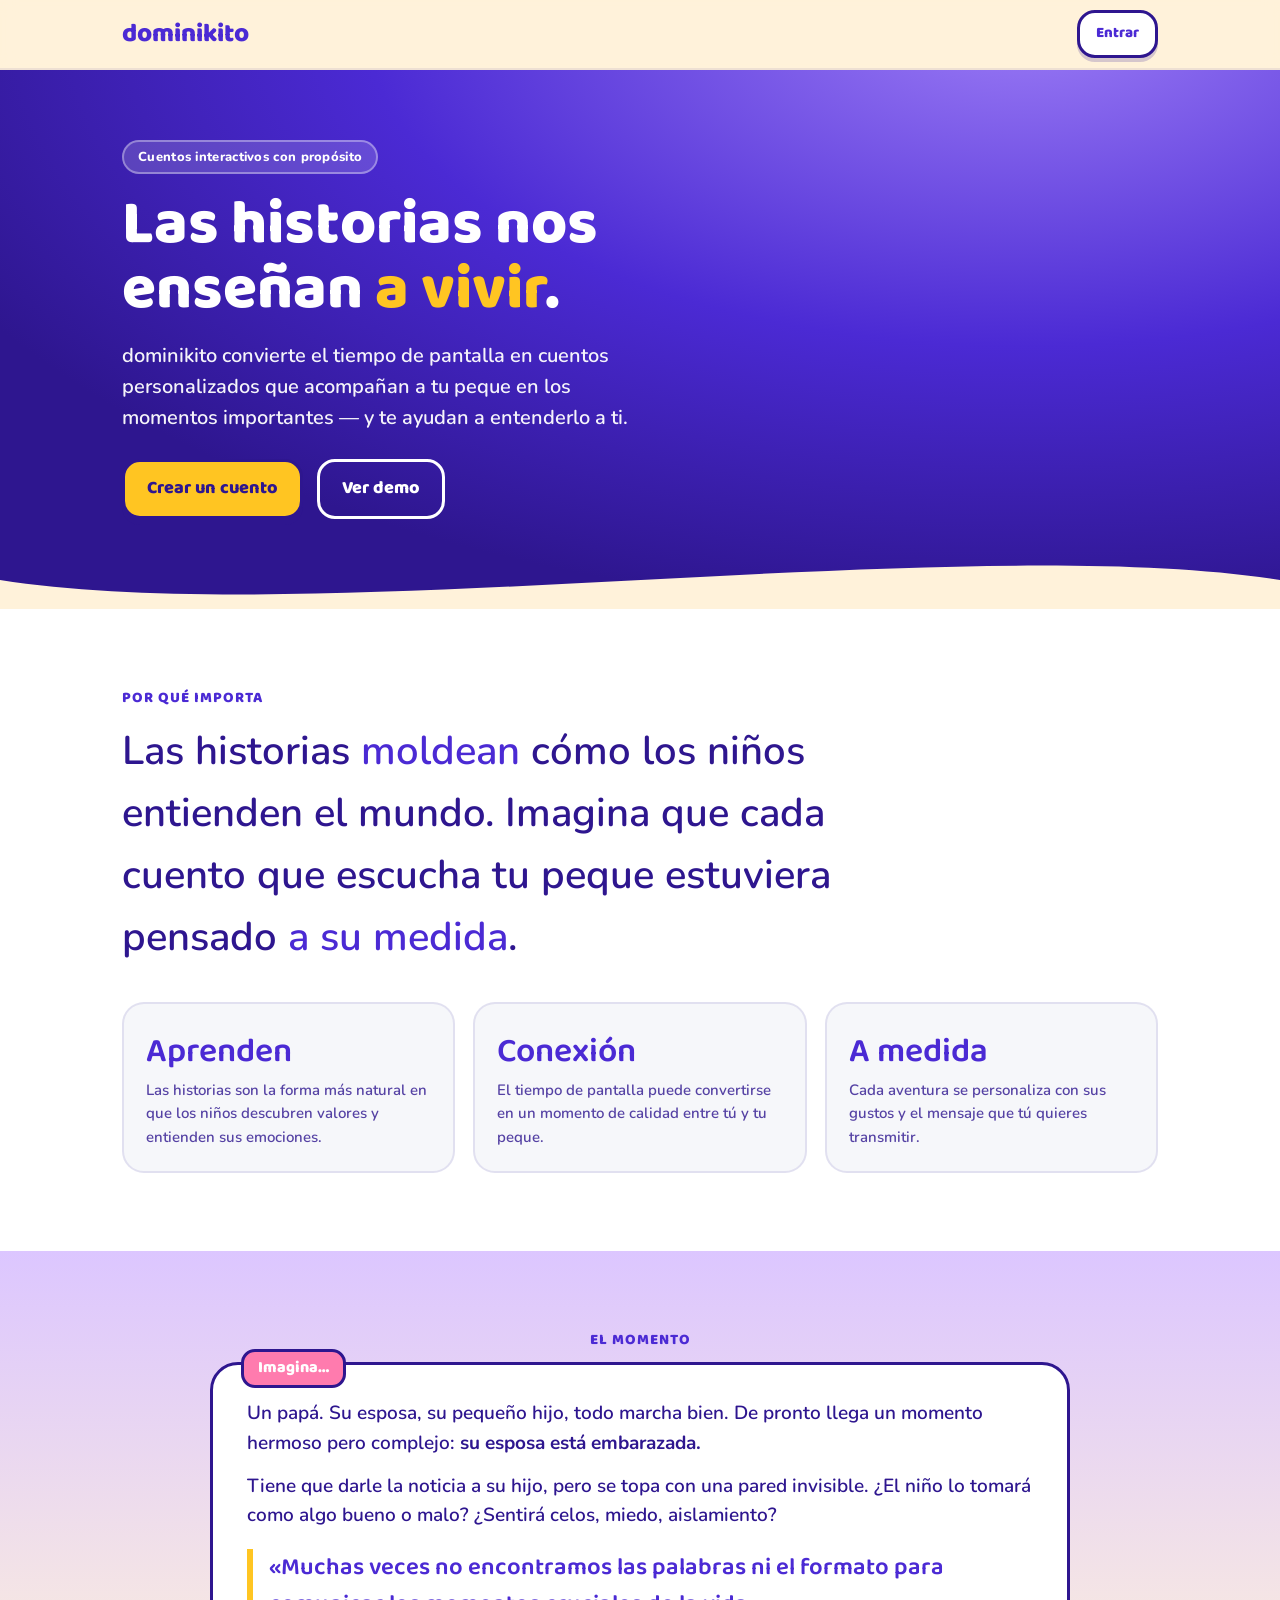
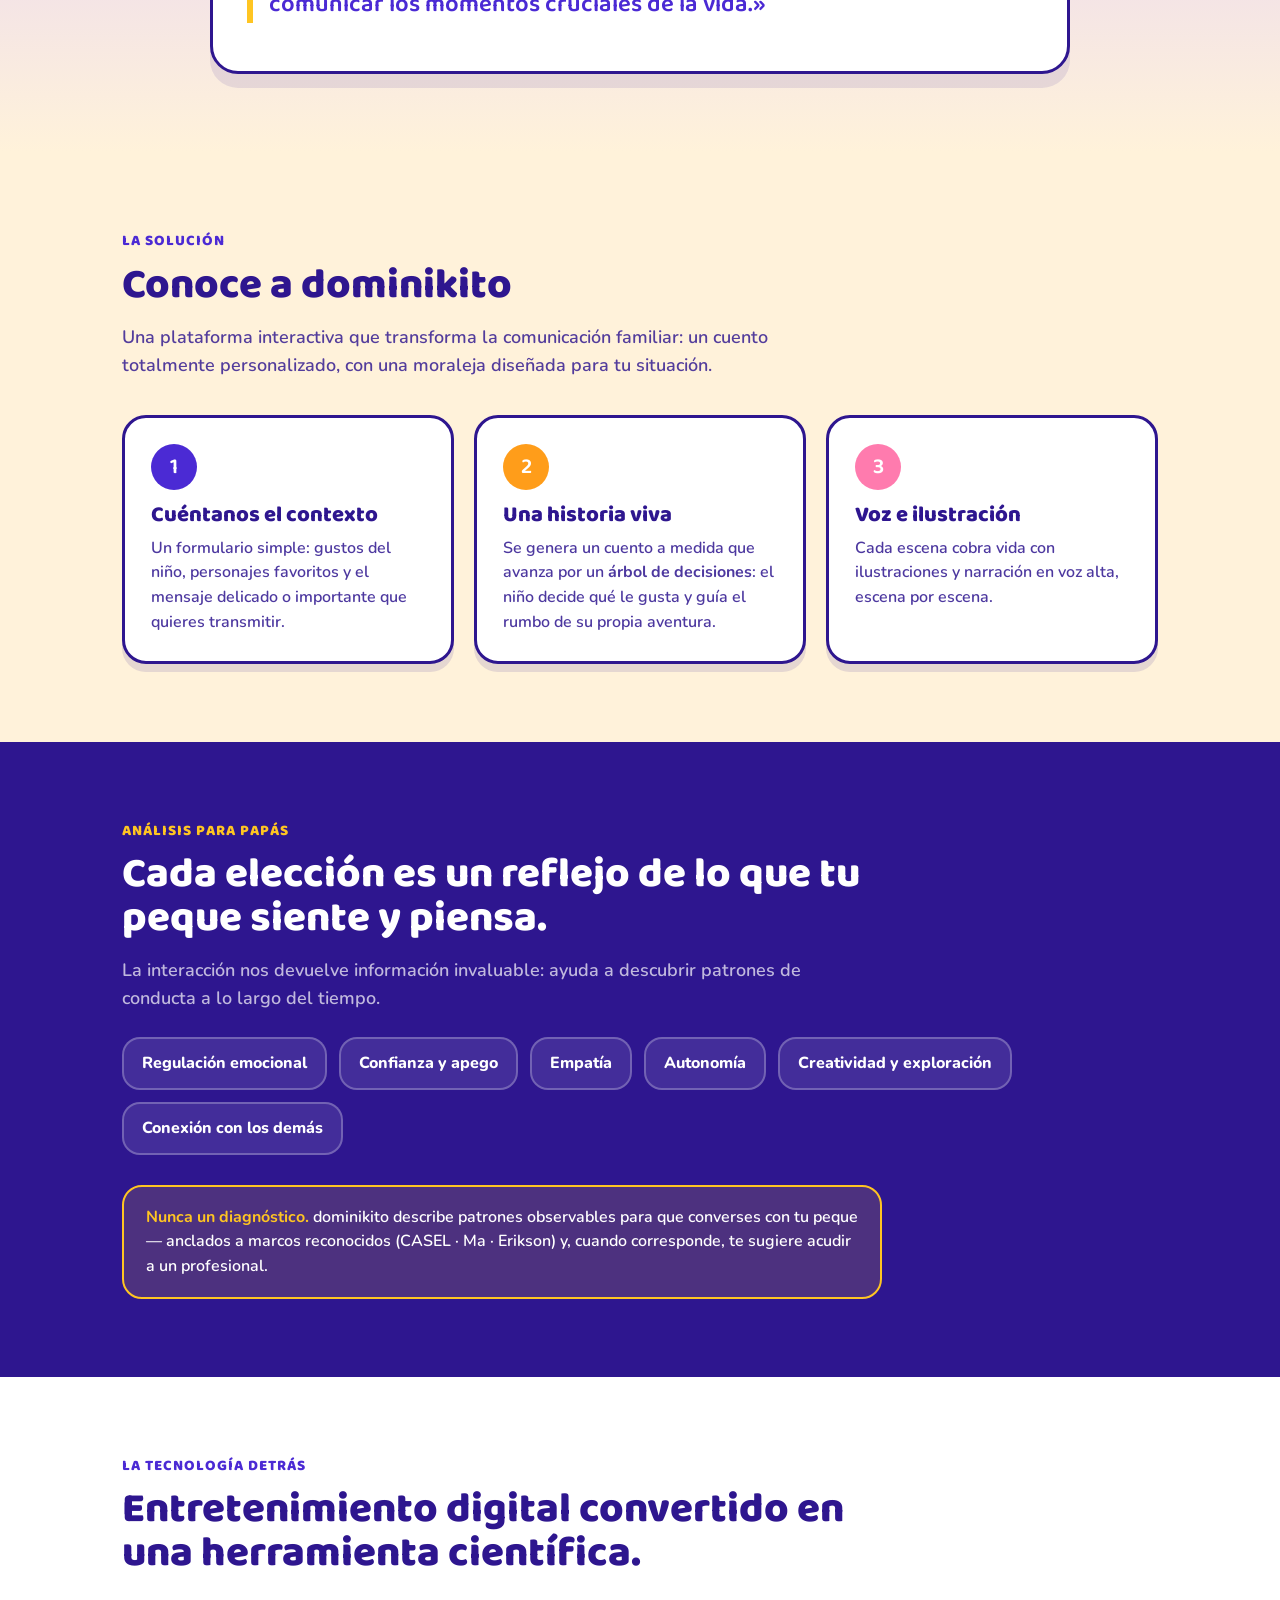
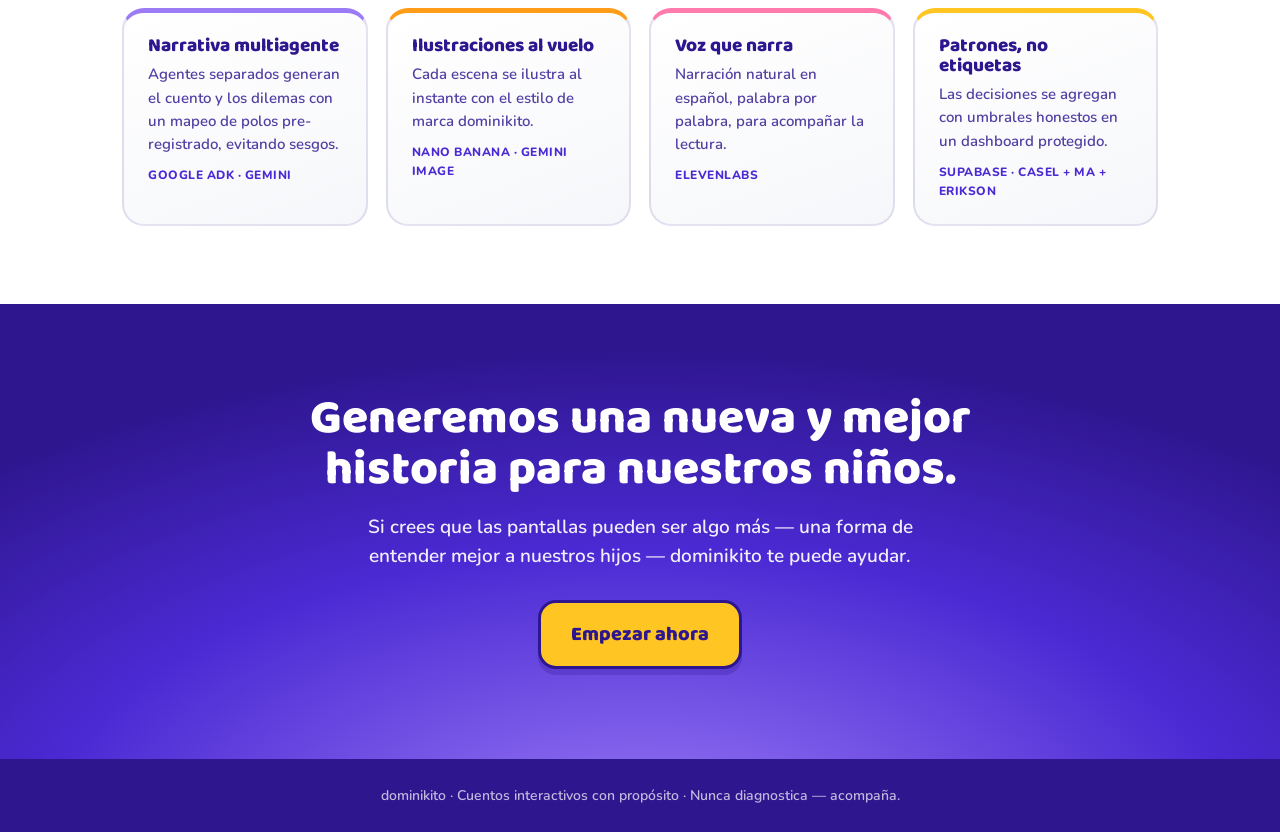
==== backend/web/pages/landing.html @ 21b42a3c "Fix: landing look&feel" ====
<!doctype html>
<html lang="es">
<head>
  <meta charset="utf-8">
  <meta name="viewport" content="width=device-width,initial-scale=1">
  <title>dominikito · Cuentos que entienden a tu peque</title>
  <link rel="icon" href="/assets/favicon.png">
  <link rel="preconnect" href="https://fonts.googleapis.com">
  <link href="https://fonts.googleapis.com/css2?family=Baloo+2:wght@600;700;800&family=Nunito:wght@400;600;700;800&display=swap" rel="stylesheet">
  <style>
    :root{
      --purple:#4B2AD4; --lila:#9C7CF6; --lila-soft:#DCC6FF;
      --yellow:#FFC522; --orange:#FF9D1A; --pink:#FF7BAE;
      --ink:#2E168F; --cream:#FFF2DA; --surface:#FFFFFF; --mist:#F6F7FA; --brown:#A6632A;
    }
    *{box-sizing:border-box;margin:0;padding:0}
    html{scroll-behavior:smooth}
    body{font-family:'Nunito',system-ui,sans-serif;color:var(--ink);background:var(--cream);
      font-weight:600;line-height:1.55;overflow-x:hidden}
    .wrap{max-width:1080px;margin:0 auto;padding:0 22px}
    h1,h2,h3,.display{font-family:'Baloo 2',cursive;font-weight:800;line-height:1.05}
    a{color:inherit;text-decoration:none}
    .btn{display:inline-flex;align-items:center;gap:8px;font-family:'Baloo 2',cursive;font-weight:800;
      font-size:18px;border:3px solid var(--ink);border-radius:18px;padding:13px 22px;cursor:pointer;
      transition:transform .08s, box-shadow .08s}
    .btn.primary{background:var(--yellow);color:var(--ink);box-shadow:0 6px 0 rgba(46,22,143,.25)}
    .btn.light{background:#fff;color:var(--purple)}
    .btn.ghost{background:transparent;color:#fff;border-color:#fff}
    .btn:hover{transform:translateY(-2px)} .btn:active{transform:translateY(2px);box-shadow:0 2px 0 rgba(46,22,143,.25)}

    /* NAV */
    nav{position:sticky;top:0;z-index:50;backdrop-filter:blur(8px);
      background:rgba(255,242,218,.82);border-bottom:2px solid rgba(46,22,143,.08)}
    nav .wrap{display:flex;align-items:center;justify-content:space-between;height:68px}
    nav img{height:38px}
    .wordmark{font-family:'Baloo 2',cursive;font-weight:800;font-size:26px;color:var(--purple)}

    /* HERO */
    .hero{position:relative;background:radial-gradient(1200px 600px at 80% -10%, var(--lila) 0%, var(--purple) 55%, var(--ink) 100%);
      color:#fff;overflow:hidden;padding:70px 0 90px}
    .hero .wrap{display:grid;grid-template-columns:1.1fr .9fr;gap:30px;align-items:center}
    .eyebrow{display:inline-block;background:rgba(255,255,255,.16);border:2px solid rgba(255,255,255,.35);
      border-radius:20px;padding:5px 14px;font-size:13px;font-weight:800;letter-spacing:.3px;margin-bottom:18px}
    .hero h1{font-size:clamp(38px,6vw,62px);margin-bottom:18px}
    .hero h1 .hl{color:var(--yellow)}
    .hero p.lead{font-size:20px;opacity:.95;max-width:520px;margin-bottom:26px}
    .hero-actions{display:flex;gap:14px;flex-wrap:wrap}
    .hero-art{position:relative;display:flex;justify-content:center;align-items:center;min-height:320px}
    .hero-art img{width:min(360px,90%);filter:drop-shadow(0 18px 30px rgba(0,0,0,.35));animation:float 5s ease-in-out infinite}
    .orbit{position:absolute;font-size:30px;animation:float 4s ease-in-out infinite}
    .o1{top:6%;left:12%;animation-delay:.2s} .o2{bottom:10%;left:4%;font-size:26px;animation-delay:1s}
    .o3{top:14%;right:8%;font-size:24px;animation-delay:.6s} .o4{bottom:18%;right:10%;animation-delay:1.4s}
    @keyframes float{0%,100%{transform:translateY(0) rotate(-3deg)}50%{transform:translateY(-16px) rotate(3deg)}}
    .hero-wave{position:absolute;bottom:-1px;left:0;width:100%;line-height:0}
    .hero-wave svg{width:100%;height:70px;display:block}

    /* SECTIONS */
    section.block{padding:78px 0}
    .kicker{font-family:'Baloo 2',cursive;color:var(--purple);font-weight:800;font-size:15px;
      text-transform:uppercase;letter-spacing:1px;margin-bottom:10px}
    .block h2{font-size:clamp(28px,4.4vw,42px);margin-bottom:16px;max-width:760px}
    .lead-muted{font-size:18px;opacity:.82;max-width:680px}

    /* PROBLEMA */
    .problem{background:var(--surface)}
    .problem .big{font-size:clamp(26px,4vw,40px);max-width:820px}
    .problem .big em{color:var(--purple);font-style:normal}
    .stat-row{display:grid;grid-template-columns:repeat(3,1fr);gap:18px;margin-top:34px}
    .stat{background:var(--mist);border:2px solid rgba(46,22,143,.1);border-radius:22px;padding:22px}
    .stat .n{font-family:'Baloo 2',cursive;font-size:34px;color:var(--purple)}
    .stat .t{font-size:15px;opacity:.8}

    /* ESCENARIO */
    .scene{background:linear-gradient(180deg,var(--lila-soft),var(--cream))}
    .scene-card{background:#fff;border:3px solid var(--ink);border-radius:28px;padding:34px;
      box-shadow:0 14px 0 rgba(46,22,143,.10);max-width:860px;margin:0 auto;position:relative}
    .scene-card .tag{position:absolute;top:-16px;left:28px;background:var(--pink);color:#fff;
      border:3px solid var(--ink);border-radius:14px;padding:4px 14px;font-family:'Baloo 2',cursive;font-weight:800}
    .scene-card p{font-size:19px;margin-bottom:14px}
    .scene-card .quote{font-family:'Baloo 2',cursive;font-size:24px;color:var(--purple);
      border-left:6px solid var(--yellow);padding-left:16px;margin-top:18px}

    /* SOLUCION */
    .steps{display:grid;grid-template-columns:repeat(3,1fr);gap:20px;margin-top:36px}
    .step{background:#fff;border:3px solid var(--ink);border-radius:24px;padding:26px;
      box-shadow:0 8px 0 rgba(46,22,143,.12)}
    .step .num{width:46px;height:46px;border-radius:50%;display:flex;align-items:center;justify-content:center;
      font-family:'Baloo 2',cursive;font-size:22px;color:#fff;background:var(--purple);margin-bottom:14px}
    .step:nth-child(2) .num{background:var(--orange)} .step:nth-child(3) .num{background:var(--pink)}
    .step h3{font-size:22px;margin-bottom:8px} .step p{font-size:16px;opacity:.85}

    /* VALOR */
    .value{background:var(--ink);color:#fff}
    .value h2{color:#fff}
    .chips{display:flex;flex-wrap:wrap;gap:12px;margin-top:24px}
    .chip{background:rgba(255,255,255,.10);border:2px solid rgba(255,255,255,.25);border-radius:18px;
      padding:12px 18px;font-weight:800;display:flex;align-items:center;gap:8px}
    .guardrail{margin-top:30px;background:rgba(255,197,34,.15);border:2px solid var(--yellow);
      border-radius:20px;padding:18px 22px;max-width:760px}
    .guardrail b{color:var(--yellow)}

    /* STACK */
    .stack{background:var(--surface)}
    .stack-grid{display:grid;grid-template-columns:repeat(auto-fit,minmax(220px,1fr));gap:18px;margin-top:32px}
    .tech{background:linear-gradient(160deg,#fff,var(--mist));border:2px solid rgba(46,22,143,.12);
      border-top:5px solid var(--lila);border-radius:22px;padding:24px}
    .tech:nth-child(2){border-top-color:var(--orange)}
    .tech:nth-child(3){border-top-color:var(--pink)}
    .tech:nth-child(4){border-top-color:var(--yellow)}
    .tech h3{font-size:19px;margin:0 0 6px}
    .tech p{font-size:15px;opacity:.82} .tech .by{display:block;margin-top:10px;font-size:12px;
      color:var(--purple);font-weight:800;text-transform:uppercase;letter-spacing:.5px}

    /* CTA */
    .cta{background:radial-gradient(1000px 500px at 50% 120%, var(--lila) 0%, var(--purple) 60%, var(--ink) 100%);
      color:#fff;text-align:center;padding:90px 0}
    .cta h2{font-size:clamp(30px,5vw,48px);color:#fff;max-width:760px;margin:0 auto 18px}
    .cta p{font-size:19px;opacity:.92;max-width:600px;margin:0 auto 28px}

    footer{background:var(--ink);color:rgba(255,255,255,.7);text-align:center;padding:26px;font-size:14px}

    @media(max-width:860px){
      .hero .wrap{grid-template-columns:1fr;text-align:center}
      .hero-actions{justify-content:center}
      .hero-art{order:-1;min-height:240px}
      .stat-row,.steps{grid-template-columns:1fr}
    }
  </style>
</head>
<body>
  <nav>
    <div class="wrap">
      <a href="/" aria-label="dominikito" style="display:flex;align-items:center;gap:8px">
        <img src="/assets/logo.png" alt="dominikito"
             onerror="this.style.display='none';this.nextElementSibling.style.display='inline'">
        <span class="wordmark" style="display:none">dominikito</span>
      </a>
      <a class="btn light" href="/login?next=/app" style="padding:9px 16px;font-size:15px;box-shadow:0 4px 0 rgba(46,22,143,.2)">Entrar</a>
    </div>
  </nav>

  <!-- HERO -->
  <header class="hero">
    <div class="wrap">
      <div class="hero-copy">
        <span class="eyebrow">Cuentos interactivos con propósito</span>
        <h1>Las historias nos enseñan <span class="hl">a vivir</span>.</h1>
        <p class="lead">dominikito convierte el tiempo de pantalla en cuentos personalizados que
          acompañan a tu peque en los momentos importantes — y te ayudan a entenderlo a ti.</p>
        <div class="hero-actions">
          <a class="btn primary" href="/login?next=/app">Crear un cuento</a>
          <a class="btn ghost" href="/app">Ver demo</a>
        </div>
      </div>
      <div class="hero-art" aria-hidden="true">
        <img src="/assets/mascot.png" alt="" onerror="this.onerror=null;this.src='/assets/logo.png'">
      </div>
    </div>
    <div class="hero-wave"><svg viewBox="0 0 1440 70" preserveAspectRatio="none"><path fill="#FFF2DA" d="M0,40 C360,90 1080,-10 1440,40 L1440,70 L0,70 Z"></path></svg></div>
  </header>

  <!-- 1. PROBLEMA -->
  <section class="block problem">
    <div class="wrap">
      <p class="kicker">Por qué importa</p>
      <p class="big">Las historias <em>moldean</em> cómo los niños entienden el mundo. Imagina que
        cada cuento que escucha tu peque estuviera pensado <em>a su medida</em>.</p>
      <div class="stat-row">
        <div class="stat"><div class="n">Aprenden</div><div class="t">Las historias son la forma más natural en que los niños descubren valores y entienden sus emociones.</div></div>
        <div class="stat"><div class="n">Conexión</div><div class="t">El tiempo de pantalla puede convertirse en un momento de calidad entre tú y tu peque.</div></div>
        <div class="stat"><div class="n">A medida</div><div class="t">Cada aventura se personaliza con sus gustos y el mensaje que tú quieres transmitir.</div></div>
      </div>
    </div>
  </section>

  <!-- 2. ESCENARIO -->
  <section class="block scene">
    <div class="wrap">
      <p class="kicker" style="text-align:center">El momento</p>
      <div class="scene-card">
        <span class="tag">Imagina…</span>
        <p>Un papá. Su esposa, su pequeño hijo, todo marcha bien. De pronto llega un momento hermoso
          pero complejo: <b>su esposa está embarazada.</b></p>
        <p>Tiene que darle la noticia a su hijo, pero se topa con una pared invisible. ¿El niño lo
          tomará como algo bueno o malo? ¿Sentirá celos, miedo, aislamiento?</p>
        <p class="quote">«Muchas veces no encontramos las palabras ni el formato para comunicar los
          momentos cruciales de la vida.»</p>
      </div>
    </div>
  </section>

  <!-- 3. SOLUCION -->
  <section class="block">
    <div class="wrap">
      <p class="kicker">La solución</p>
      <h2>Conoce a dominikito</h2>
      <p class="lead-muted">Una plataforma interactiva que transforma la comunicación familiar:
        un cuento totalmente personalizado, con una moraleja diseñada para tu situación.</p>
      <div class="steps">
        <div class="step"><div class="num">1</div><h3>Cuéntanos el contexto</h3>
          <p>Un formulario simple: gustos del niño, personajes favoritos y el mensaje delicado o
            importante que quieres transmitir.</p></div>
        <div class="step"><div class="num">2</div><h3>Una historia viva</h3>
          <p>Se genera un cuento a medida que avanza por un <b>árbol de decisiones</b>: el niño
            decide qué le gusta y guía el rumbo de su propia aventura.</p></div>
        <div class="step"><div class="num">3</div><h3>Voz e ilustración</h3>
          <p>Cada escena cobra vida con ilustraciones y narración en voz alta, escena por escena.</p></div>
      </div>
    </div>
  </section>

  <!-- 4. VALOR / ANALISIS -->
  <section class="block value">
    <div class="wrap">
      <p class="kicker" style="color:var(--yellow)">Análisis para papás</p>
      <h2>Cada elección es un reflejo de lo que tu peque siente y piensa.</h2>
      <p class="lead-muted" style="color:rgba(255,255,255,.85)">La interacción nos devuelve información
        invaluable: ayuda a descubrir patrones de conducta a lo largo del tiempo.</p>
      <div class="chips">
        <span class="chip">Regulación emocional</span>
        <span class="chip">Confianza y apego</span>
        <span class="chip">Empatía</span>
        <span class="chip">Autonomía</span>
        <span class="chip">Creatividad y exploración</span>
        <span class="chip">Conexión con los demás</span>
      </div>
      <div class="guardrail"><b>Nunca un diagnóstico.</b> dominikito describe patrones observables
        para que converses con tu peque — anclados a marcos reconocidos (CASEL · Ma · Erikson) y,
        cuando corresponde, te sugiere acudir a un profesional.</div>
    </div>
  </section>

  <!-- STACK TECNOLOGICO (el espacio del pitch) -->
  <section class="block stack">
    <div class="wrap">
      <p class="kicker">La tecnología detrás</p>
      <h2>Entretenimiento digital convertido en una herramienta científica.</h2>
      <div class="stack-grid">
        <div class="tech"><h3>Narrativa multiagente</h3>
          <p>Agentes separados generan el cuento y los dilemas con un mapeo de polos pre-registrado, evitando sesgos.</p><span class="by">Google ADK · Gemini</span></div>
        <div class="tech"><h3>Ilustraciones al vuelo</h3>
          <p>Cada escena se ilustra al instante con el estilo de marca dominikito.</p><span class="by">Nano Banana · Gemini Image</span></div>
        <div class="tech"><h3>Voz que narra</h3>
          <p>Narración natural en español, palabra por palabra, para acompañar la lectura.</p><span class="by">ElevenLabs</span></div>
        <div class="tech"><h3>Patrones, no etiquetas</h3>
          <p>Las decisiones se agregan con umbrales honestos en un dashboard protegido.</p><span class="by">Supabase · CASEL + Ma + Erikson</span></div>
      </div>
    </div>
  </section>

  <!-- 5. CTA -->
  <section class="cta">
    <div class="wrap">
      <h2>Generemos una nueva y mejor historia para nuestros niños.</h2>
      <p>Si crees que las pantallas pueden ser algo más — una forma de entender mejor a nuestros
        hijos — dominikito te puede ayudar.</p>
      <a class="btn primary" href="/login?next=/app" style="font-size:20px;padding:16px 30px">Empezar ahora</a>
    </div>
  </section>

  <footer>
    dominikito · Cuentos interactivos con propósito · Nunca diagnostica — acompaña.
  </footer>
</body>
</html>
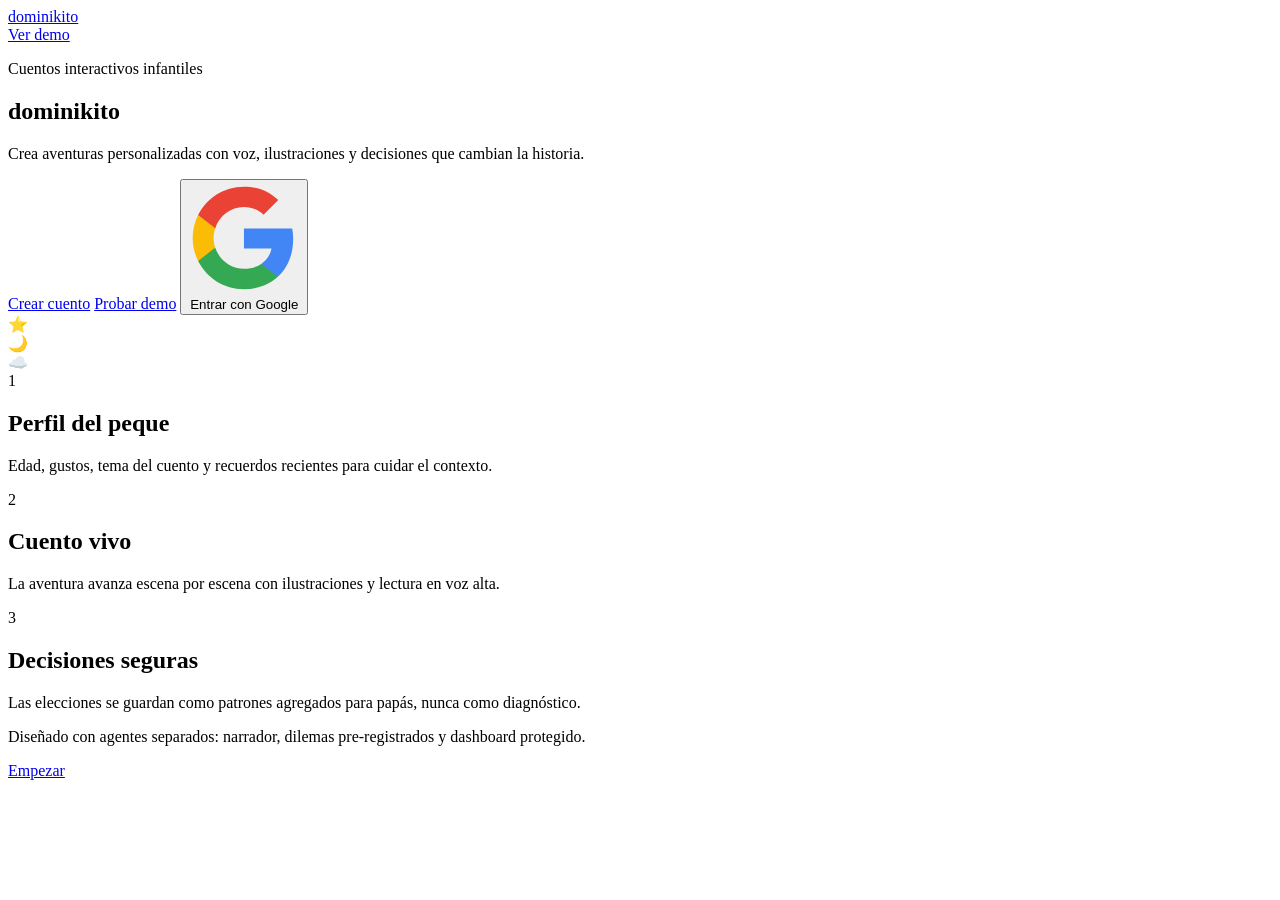
==== commit b5e755c8: "adding firebase backend" ====
--- a/backend/web/pages/landing.html
+++ b/backend/web/pages/landing.html
@@ -3,263 +3,111 @@
 <head>
   <meta charset="utf-8">
   <meta name="viewport" content="width=device-width,initial-scale=1">
-  <title>dominikito · Cuentos que entienden a tu peque</title>
+  <title>dominikito</title>
   <link rel="icon" href="/assets/favicon.png">
   <link rel="preconnect" href="https://fonts.googleapis.com">
-  <link href="https://fonts.googleapis.com/css2?family=Baloo+2:wght@600;700;800&family=Nunito:wght@400;600;700;800&display=swap" rel="stylesheet">
-  <style>
-    :root{
-      --purple:#4B2AD4; --lila:#9C7CF6; --lila-soft:#DCC6FF;
-      --yellow:#FFC522; --orange:#FF9D1A; --pink:#FF7BAE;
-      --ink:#2E168F; --cream:#FFF2DA; --surface:#FFFFFF; --mist:#F6F7FA; --brown:#A6632A;
-    }
-    *{box-sizing:border-box;margin:0;padding:0}
-    html{scroll-behavior:smooth}
-    body{font-family:'Nunito',system-ui,sans-serif;color:var(--ink);background:var(--cream);
-      font-weight:600;line-height:1.55;overflow-x:hidden}
-    .wrap{max-width:1080px;margin:0 auto;padding:0 22px}
-    h1,h2,h3,.display{font-family:'Baloo 2',cursive;font-weight:800;line-height:1.05}
-    a{color:inherit;text-decoration:none}
-    .btn{display:inline-flex;align-items:center;gap:8px;font-family:'Baloo 2',cursive;font-weight:800;
-      font-size:18px;border:3px solid var(--ink);border-radius:18px;padding:13px 22px;cursor:pointer;
-      transition:transform .08s, box-shadow .08s}
-    .btn.primary{background:var(--yellow);color:var(--ink);box-shadow:0 6px 0 rgba(46,22,143,.25)}
-    .btn.light{background:#fff;color:var(--purple)}
-    .btn.ghost{background:transparent;color:#fff;border-color:#fff}
-    .btn:hover{transform:translateY(-2px)} .btn:active{transform:translateY(2px);box-shadow:0 2px 0 rgba(46,22,143,.25)}
+  <link href="https://fonts.googleapis.com/css2?family=Baloo+2:wght@600;800&family=Nunito:wght@600;700;800&display=swap" rel="stylesheet">
+  <link rel="stylesheet" href="/static/styles.css">
+</head>
+<body class="landing-body">
+  <main class="landing-shell">
+    <header class="landing-nav">
+      <a class="landing-brand" href="/" aria-label="dominikito">
+        <img src="/assets/logo.png" alt="dominikito" onerror="this.style.display='none';document.getElementById('landing-wordmark').style.display='block';">
+        <span id="landing-wordmark" class="wordmark mini" style="display:none">dominikito</span>
+      </a>
+      <a class="nav-link" href="/app">Ver demo</a>
+    </header>
 
-    /* NAV */
-    nav{position:sticky;top:0;z-index:50;backdrop-filter:blur(8px);
-      background:rgba(255,242,218,.82);border-bottom:2px solid rgba(46,22,143,.08)}
-    nav .wrap{display:flex;align-items:center;justify-content:space-between;height:68px}
-    nav img{height:38px}
-    .wordmark{font-family:'Baloo 2',cursive;font-weight:800;font-size:26px;color:var(--purple)}
-
-    /* HERO */
-    .hero{position:relative;background:radial-gradient(1200px 600px at 80% -10%, var(--lila) 0%, var(--purple) 55%, var(--ink) 100%);
-      color:#fff;overflow:hidden;padding:70px 0 90px}
-    .hero .wrap{display:grid;grid-template-columns:1.1fr .9fr;gap:30px;align-items:center}
-    .eyebrow{display:inline-block;background:rgba(255,255,255,.16);border:2px solid rgba(255,255,255,.35);
-      border-radius:20px;padding:5px 14px;font-size:13px;font-weight:800;letter-spacing:.3px;margin-bottom:18px}
-    .hero h1{font-size:clamp(38px,6vw,62px);margin-bottom:18px}
-    .hero h1 .hl{color:var(--yellow)}
-    .hero p.lead{font-size:20px;opacity:.95;max-width:520px;margin-bottom:26px}
-    .hero-actions{display:flex;gap:14px;flex-wrap:wrap}
-    .hero-art{position:relative;display:flex;justify-content:center;align-items:center;min-height:320px}
-    .hero-art img{width:min(360px,90%);filter:drop-shadow(0 18px 30px rgba(0,0,0,.35));animation:float 5s ease-in-out infinite}
-    .orbit{position:absolute;font-size:30px;animation:float 4s ease-in-out infinite}
-    .o1{top:6%;left:12%;animation-delay:.2s} .o2{bottom:10%;left:4%;font-size:26px;animation-delay:1s}
-    .o3{top:14%;right:8%;font-size:24px;animation-delay:.6s} .o4{bottom:18%;right:10%;animation-delay:1.4s}
-    @keyframes float{0%,100%{transform:translateY(0) rotate(-3deg)}50%{transform:translateY(-16px) rotate(3deg)}}
-    .hero-wave{position:absolute;bottom:-1px;left:0;width:100%;line-height:0}
-    .hero-wave svg{width:100%;height:70px;display:block}
-
-    /* SECTIONS */
-    section.block{padding:78px 0}
-    .kicker{font-family:'Baloo 2',cursive;color:var(--purple);font-weight:800;font-size:15px;
-      text-transform:uppercase;letter-spacing:1px;margin-bottom:10px}
-    .block h2{font-size:clamp(28px,4.4vw,42px);margin-bottom:16px;max-width:760px}
-    .lead-muted{font-size:18px;opacity:.82;max-width:680px}
-
-    /* PROBLEMA */
-    .problem{background:var(--surface)}
-    .problem .big{font-size:clamp(26px,4vw,40px);max-width:820px}
-    .problem .big em{color:var(--purple);font-style:normal}
-    .stat-row{display:grid;grid-template-columns:repeat(3,1fr);gap:18px;margin-top:34px}
-    .stat{background:var(--mist);border:2px solid rgba(46,22,143,.1);border-radius:22px;padding:22px}
-    .stat .n{font-family:'Baloo 2',cursive;font-size:34px;color:var(--purple)}
-    .stat .t{font-size:15px;opacity:.8}
-
-    /* ESCENARIO */
-    .scene{background:linear-gradient(180deg,var(--lila-soft),var(--cream))}
-    .scene-card{background:#fff;border:3px solid var(--ink);border-radius:28px;padding:34px;
-      box-shadow:0 14px 0 rgba(46,22,143,.10);max-width:860px;margin:0 auto;position:relative}
-    .scene-card .tag{position:absolute;top:-16px;left:28px;background:var(--pink);color:#fff;
-      border:3px solid var(--ink);border-radius:14px;padding:4px 14px;font-family:'Baloo 2',cursive;font-weight:800}
-    .scene-card p{font-size:19px;margin-bottom:14px}
-    .scene-card .quote{font-family:'Baloo 2',cursive;font-size:24px;color:var(--purple);
-      border-left:6px solid var(--yellow);padding-left:16px;margin-top:18px}
-
-    /* SOLUCION */
-    .steps{display:grid;grid-template-columns:repeat(3,1fr);gap:20px;margin-top:36px}
-    .step{background:#fff;border:3px solid var(--ink);border-radius:24px;padding:26px;
-      box-shadow:0 8px 0 rgba(46,22,143,.12)}
-    .step .num{width:46px;height:46px;border-radius:50%;display:flex;align-items:center;justify-content:center;
-      font-family:'Baloo 2',cursive;font-size:22px;color:#fff;background:var(--purple);margin-bottom:14px}
-    .step:nth-child(2) .num{background:var(--orange)} .step:nth-child(3) .num{background:var(--pink)}
-    .step h3{font-size:22px;margin-bottom:8px} .step p{font-size:16px;opacity:.85}
-
-    /* VALOR */
-    .value{background:var(--ink);color:#fff}
-    .value h2{color:#fff}
-    .chips{display:flex;flex-wrap:wrap;gap:12px;margin-top:24px}
-    .chip{background:rgba(255,255,255,.10);border:2px solid rgba(255,255,255,.25);border-radius:18px;
-      padding:12px 18px;font-weight:800;display:flex;align-items:center;gap:8px}
-    .guardrail{margin-top:30px;background:rgba(255,197,34,.15);border:2px solid var(--yellow);
-      border-radius:20px;padding:18px 22px;max-width:760px}
-    .guardrail b{color:var(--yellow)}
-
-    /* STACK */
-    .stack{background:var(--surface)}
-    .stack-grid{display:grid;grid-template-columns:repeat(auto-fit,minmax(220px,1fr));gap:18px;margin-top:32px}
-    .tech{background:linear-gradient(160deg,#fff,var(--mist));border:2px solid rgba(46,22,143,.12);
-      border-top:5px solid var(--lila);border-radius:22px;padding:24px}
-    .tech:nth-child(2){border-top-color:var(--orange)}
-    .tech:nth-child(3){border-top-color:var(--pink)}
-    .tech:nth-child(4){border-top-color:var(--yellow)}
-    .tech h3{font-size:19px;margin:0 0 6px}
-    .tech p{font-size:15px;opacity:.82} .tech .by{display:block;margin-top:10px;font-size:12px;
-      color:var(--purple);font-weight:800;text-transform:uppercase;letter-spacing:.5px}
-
-    /* CTA */
-    .cta{background:radial-gradient(1000px 500px at 50% 120%, var(--lila) 0%, var(--purple) 60%, var(--ink) 100%);
-      color:#fff;text-align:center;padding:90px 0}
-    .cta h2{font-size:clamp(30px,5vw,48px);color:#fff;max-width:760px;margin:0 auto 18px}
-    .cta p{font-size:19px;opacity:.92;max-width:600px;margin:0 auto 28px}
-
-    footer{background:var(--ink);color:rgba(255,255,255,.7);text-align:center;padding:26px;font-size:14px}
-
-    @media(max-width:860px){
-      .hero .wrap{grid-template-columns:1fr;text-align:center}
-      .hero-actions{justify-content:center}
-      .hero-art{order:-1;min-height:240px}
-      .stat-row,.steps{grid-template-columns:1fr}
-    }
-  </style>
-</head>
-<body>
-  <nav>
-    <div class="wrap">
-      <a href="/" aria-label="dominikito" style="display:flex;align-items:center;gap:8px">
-        <img src="/assets/logo.png" alt="dominikito"
-             onerror="this.style.display='none';this.nextElementSibling.style.display='inline'">
-        <span class="wordmark" style="display:none">dominikito</span>
-      </a>
-      <a class="btn light" href="/login?next=/app" style="padding:9px 16px;font-size:15px;box-shadow:0 4px 0 rgba(46,22,143,.2)">Entrar</a>
-    </div>
-  </nav>
-
-  <!-- HERO -->
-  <header class="hero">
-    <div class="wrap">
+    <section class="landing-hero">
       <div class="hero-copy">
-        <span class="eyebrow">Cuentos interactivos con propósito</span>
-        <h1>Las historias nos enseñan <span class="hl">a vivir</span>.</h1>
-        <p class="lead">dominikito convierte el tiempo de pantalla en cuentos personalizados que
-          acompañan a tu peque en los momentos importantes — y te ayudan a entenderlo a ti.</p>
+        <p class="eyebrow">Cuentos interactivos infantiles</p>
+        <h1>dominikito</h1>
+        <p class="hero-text">
+          Crea aventuras personalizadas con voz, ilustraciones y decisiones que cambian la historia.
+        </p>
         <div class="hero-actions">
-          <a class="btn primary" href="/login?next=/app">Crear un cuento</a>
-          <a class="btn ghost" href="/app">Ver demo</a>
+          <a class="btn primary" href="/login?next=/app">Crear cuento</a>
+          <a class="btn ghost" href="/app">Probar demo</a>
+          <button class="btn-google" id="google-login-landing">
+            <svg viewBox="0 0 24 24" xmlns="http://www.w3.org/2000/svg">
+              <path d="M22.56 12.25c0-.78-.07-1.53-.2-2.25H12v4.26h5.92c-.26 1.37-1.04 2.53-2.21 3.31v2.77h3.57c2.08-1.92 3.28-4.74 3.28-8.09z" fill="#4285F4"/>
+              <path d="M12 23c2.97 0 5.46-.98 7.28-2.66l-3.57-2.77c-.98.66-2.23 1.06-3.71 1.06-2.86 0-5.29-1.93-6.16-4.53H2.18v2.84C3.99 20.53 7.7 23 12 23z" fill="#34A853"/>
+              <path d="M5.84 14.09c-.22-.66-.35-1.36-.35-2.09s.13-1.43.35-2.09V7.06H2.18C1.43 8.55 1 10.22 1 12s.43 3.45 1.18 4.94l2.85-2.22.81-.63z" fill="#FBBC05"/>
+              <path d="M12 5.38c1.62 0 3.06.56 4.21 1.64l3.15-3.15C17.45 2.09 14.97 1 12 1 7.7 1 3.99 3.47 2.18 7.06l3.66 2.84c.87-2.6 3.3-4.52 6.16-4.52z" fill="#EA4335"/>
+            </svg>
+            Entrar con Google
+          </button>
         </div>
       </div>
       <div class="hero-art" aria-hidden="true">
-        <img src="/assets/mascot.png" alt="" onerror="this.onerror=null;this.src='/assets/logo.png'">
+        <img src="/assets/mascot.png" alt="" onerror="this.remove()">
+        <div class="hero-orbit star-one">⭐</div>
+        <div class="hero-orbit star-two">🌙</div>
+        <div class="hero-orbit star-three">☁️</div>
       </div>
-    </div>
-    <div class="hero-wave"><svg viewBox="0 0 1440 70" preserveAspectRatio="none"><path fill="#FFF2DA" d="M0,40 C360,90 1080,-10 1440,40 L1440,70 L0,70 Z"></path></svg></div>
-  </header>
+    </section>
 
-  <!-- 1. PROBLEMA -->
-  <section class="block problem">
-    <div class="wrap">
-      <p class="kicker">Por qué importa</p>
-      <p class="big">Las historias <em>moldean</em> cómo los niños entienden el mundo. Imagina que
-        cada cuento que escucha tu peque estuviera pensado <em>a su medida</em>.</p>
-      <div class="stat-row">
-        <div class="stat"><div class="n">Aprenden</div><div class="t">Las historias son la forma más natural en que los niños descubren valores y entienden sus emociones.</div></div>
-        <div class="stat"><div class="n">Conexión</div><div class="t">El tiempo de pantalla puede convertirse en un momento de calidad entre tú y tu peque.</div></div>
-        <div class="stat"><div class="n">A medida</div><div class="t">Cada aventura se personaliza con sus gustos y el mensaje que tú quieres transmitir.</div></div>
-      </div>
-    </div>
-  </section>
+    <section class="landing-band" aria-label="Como funciona">
+      <article class="feature-tile">
+        <span>1</span>
+        <h2>Perfil del peque</h2>
+        <p>Edad, gustos, tema del cuento y recuerdos recientes para cuidar el contexto.</p>
+      </article>
+      <article class="feature-tile">
+        <span>2</span>
+        <h2>Cuento vivo</h2>
+        <p>La aventura avanza escena por escena con ilustraciones y lectura en voz alta.</p>
+      </article>
+      <article class="feature-tile">
+        <span>3</span>
+        <h2>Decisiones seguras</h2>
+        <p>Las elecciones se guardan como patrones agregados para papás, nunca como diagnóstico.</p>
+      </article>
+    </section>
 
-  <!-- 2. ESCENARIO -->
-  <section class="block scene">
-    <div class="wrap">
-      <p class="kicker" style="text-align:center">El momento</p>
-      <div class="scene-card">
-        <span class="tag">Imagina…</span>
-        <p>Un papá. Su esposa, su pequeño hijo, todo marcha bien. De pronto llega un momento hermoso
-          pero complejo: <b>su esposa está embarazada.</b></p>
-        <p>Tiene que darle la noticia a su hijo, pero se topa con una pared invisible. ¿El niño lo
-          tomará como algo bueno o malo? ¿Sentirá celos, miedo, aislamiento?</p>
-        <p class="quote">«Muchas veces no encontramos las palabras ni el formato para comunicar los
-          momentos cruciales de la vida.»</p>
-      </div>
-    </div>
-  </section>
+    <section class="landing-proof">
+      <p>
+        Diseñado con agentes separados: narrador, dilemas pre-registrados y dashboard protegido.
+      </p>
+      <a class="btn primary" href="/login?next=/app">Empezar</a>
+    </section>
+  </main>
 
-  <!-- 3. SOLUCION -->
-  <section class="block">
-    <div class="wrap">
-      <p class="kicker">La solución</p>
-      <h2>Conoce a dominikito</h2>
-      <p class="lead-muted">Una plataforma interactiva que transforma la comunicación familiar:
-        un cuento totalmente personalizado, con una moraleja diseñada para tu situación.</p>
-      <div class="steps">
-        <div class="step"><div class="num">1</div><h3>Cuéntanos el contexto</h3>
-          <p>Un formulario simple: gustos del niño, personajes favoritos y el mensaje delicado o
-            importante que quieres transmitir.</p></div>
-        <div class="step"><div class="num">2</div><h3>Una historia viva</h3>
-          <p>Se genera un cuento a medida que avanza por un <b>árbol de decisiones</b>: el niño
-            decide qué le gusta y guía el rumbo de su propia aventura.</p></div>
-        <div class="step"><div class="num">3</div><h3>Voz e ilustración</h3>
-          <p>Cada escena cobra vida con ilustraciones y narración en voz alta, escena por escena.</p></div>
-      </div>
-    </div>
-  </section>
+  <script type="module">
+    import { initializeApp } from "https://www.gstatic.com/firebasejs/10.8.0/firebase-app.js";
+    import { getAuth, signInWithPopup, GoogleAuthProvider, onAuthStateChanged } from "https://www.gstatic.com/firebasejs/10.8.0/firebase-auth.js";
 
-  <!-- 4. VALOR / ANALISIS -->
-  <section class="block value">
-    <div class="wrap">
-      <p class="kicker" style="color:var(--yellow)">Análisis para papás</p>
-      <h2>Cada elección es un reflejo de lo que tu peque siente y piensa.</h2>
-      <p class="lead-muted" style="color:rgba(255,255,255,.85)">La interacción nos devuelve información
-        invaluable: ayuda a descubrir patrones de conducta a lo largo del tiempo.</p>
-      <div class="chips">
-        <span class="chip">Regulación emocional</span>
-        <span class="chip">Confianza y apego</span>
-        <span class="chip">Empatía</span>
-        <span class="chip">Autonomía</span>
-        <span class="chip">Creatividad y exploración</span>
-        <span class="chip">Conexión con los demás</span>
-      </div>
-      <div class="guardrail"><b>Nunca un diagnóstico.</b> dominikito describe patrones observables
-        para que converses con tu peque — anclados a marcos reconocidos (CASEL · Ma · Erikson) y,
-        cuando corresponde, te sugiere acudir a un profesional.</div>
-    </div>
-  </section>
+    const firebaseConfig = {
+      projectId: "dominikito-c21fd",
+      appId: "1:920971971262:web:c16dfe833965d5f6856cef",
+      storageBucket: "dominikito-c21fd.firebasestorage.app",
+      apiKey: "AIzaSyDNSJXT7zQJIBF1LccK-PB7Nru6ZreEnlE",
+      authDomain: "dominikito-c21fd.firebaseapp.com",
+      messagingSenderId: "920971971262",
+      measurementId: "G-84N6ECME66"
+    };
 
-  <!-- STACK TECNOLOGICO (el espacio del pitch) -->
-  <section class="block stack">
-    <div class="wrap">
-      <p class="kicker">La tecnología detrás</p>
-      <h2>Entretenimiento digital convertido en una herramienta científica.</h2>
-      <div class="stack-grid">
-        <div class="tech"><h3>Narrativa multiagente</h3>
-          <p>Agentes separados generan el cuento y los dilemas con un mapeo de polos pre-registrado, evitando sesgos.</p><span class="by">Google ADK · Gemini</span></div>
-        <div class="tech"><h3>Ilustraciones al vuelo</h3>
-          <p>Cada escena se ilustra al instante con el estilo de marca dominikito.</p><span class="by">Nano Banana · Gemini Image</span></div>
-        <div class="tech"><h3>Voz que narra</h3>
-          <p>Narración natural en español, palabra por palabra, para acompañar la lectura.</p><span class="by">ElevenLabs</span></div>
-        <div class="tech"><h3>Patrones, no etiquetas</h3>
-          <p>Las decisiones se agregan con umbrales honestos en un dashboard protegido.</p><span class="by">Supabase · CASEL + Ma + Erikson</span></div>
-      </div>
-    </div>
-  </section>
+    const app = initializeApp(firebaseConfig);
+    const auth = getAuth(app);
+    const provider = new GoogleAuthProvider();
 
-  <!-- 5. CTA -->
-  <section class="cta">
-    <div class="wrap">
-      <h2>Generemos una nueva y mejor historia para nuestros niños.</h2>
-      <p>Si crees que las pantallas pueden ser algo más — una forma de entender mejor a nuestros
-        hijos — dominikito te puede ayudar.</p>
-      <a class="btn primary" href="/login?next=/app" style="font-size:20px;padding:16px 30px">Empezar ahora</a>
-    </div>
-  </section>
+    // Redirect to /app if already logged in
+    onAuthStateChanged(auth, (user) => {
+      if (user) {
+        window.location.href = "/app";
+      }
+    });
 
-  <footer>
-    dominikito · Cuentos interactivos con propósito · Nunca diagnostica — acompaña.
-  </footer>
+    document.getElementById("google-login-landing")?.addEventListener("click", async () => {
+      try {
+        await signInWithPopup(auth, provider);
+        window.location.href = "/app";
+      } catch (error) {
+        console.error("Google Sign-In Error:", error);
+        alert("Error al iniciar sesión con Google: " + error.message);
+      }
+    });
+  </script>
 </body>
 </html>
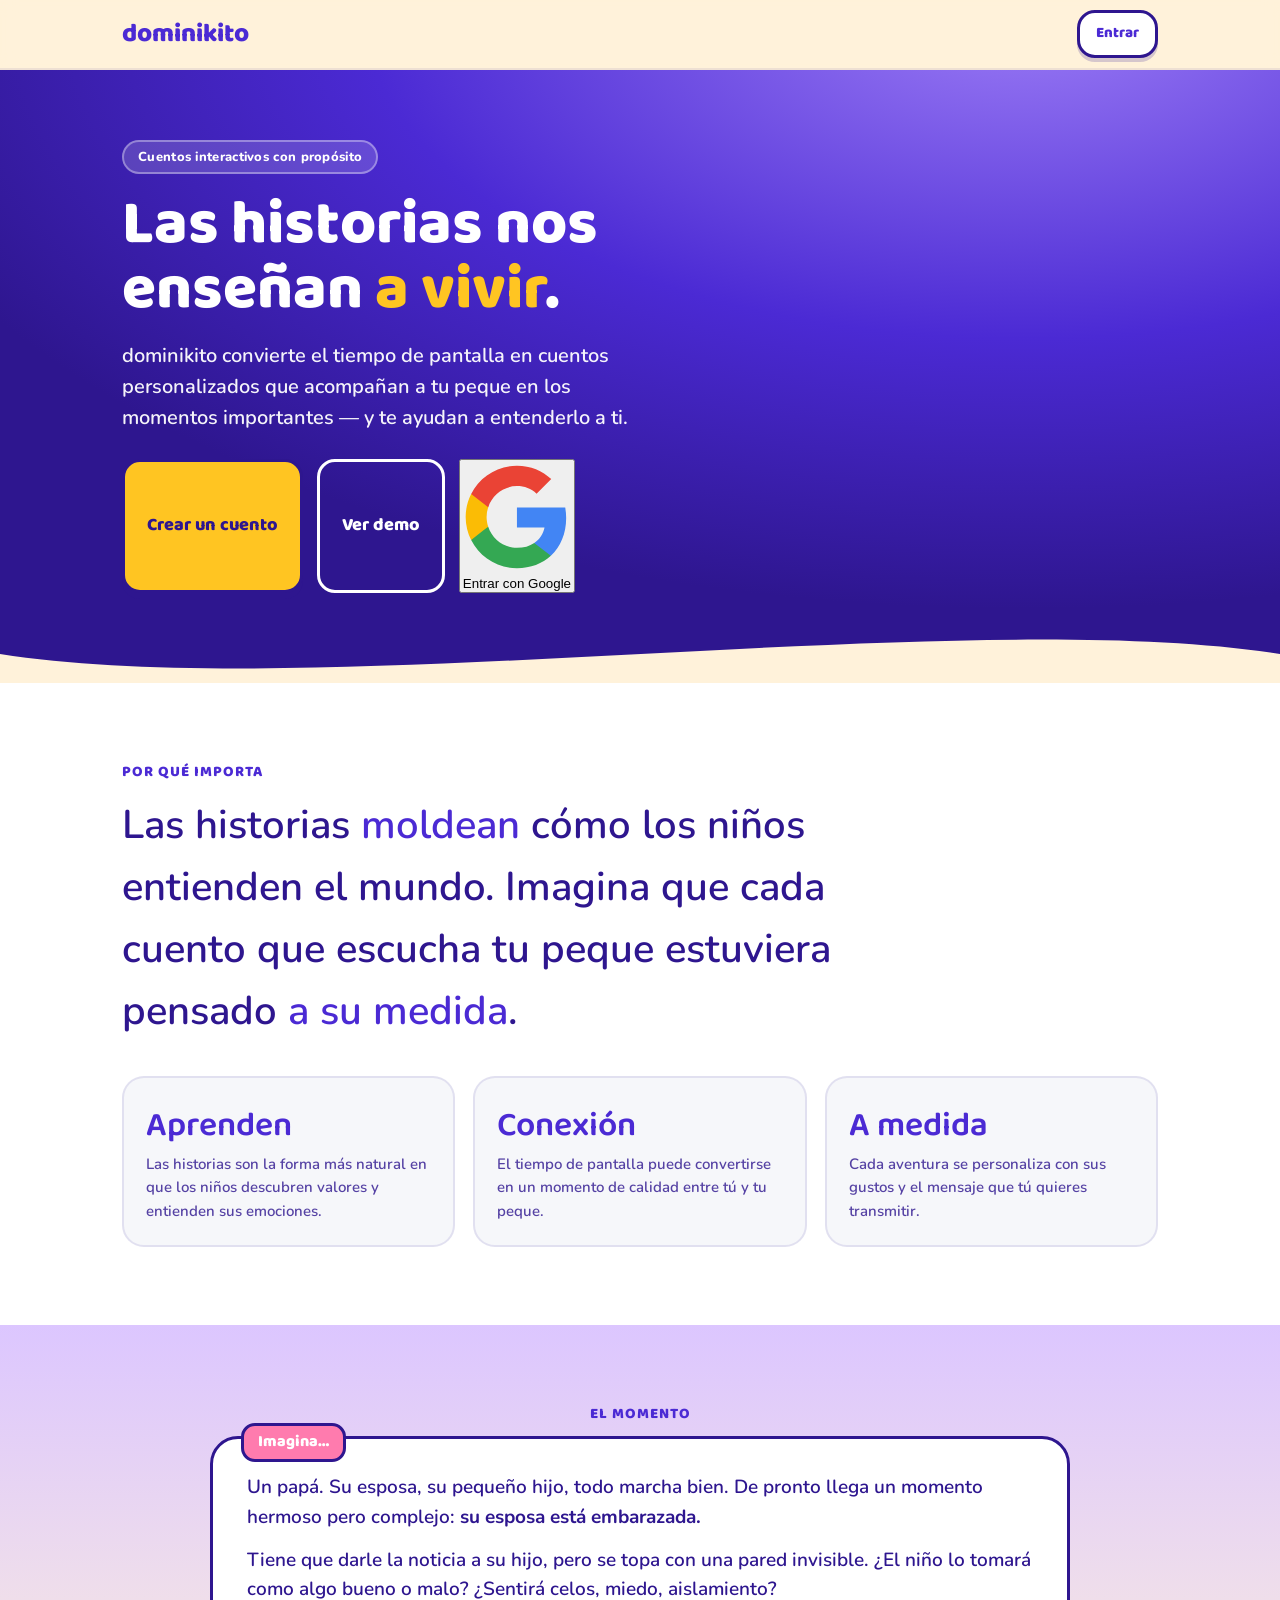
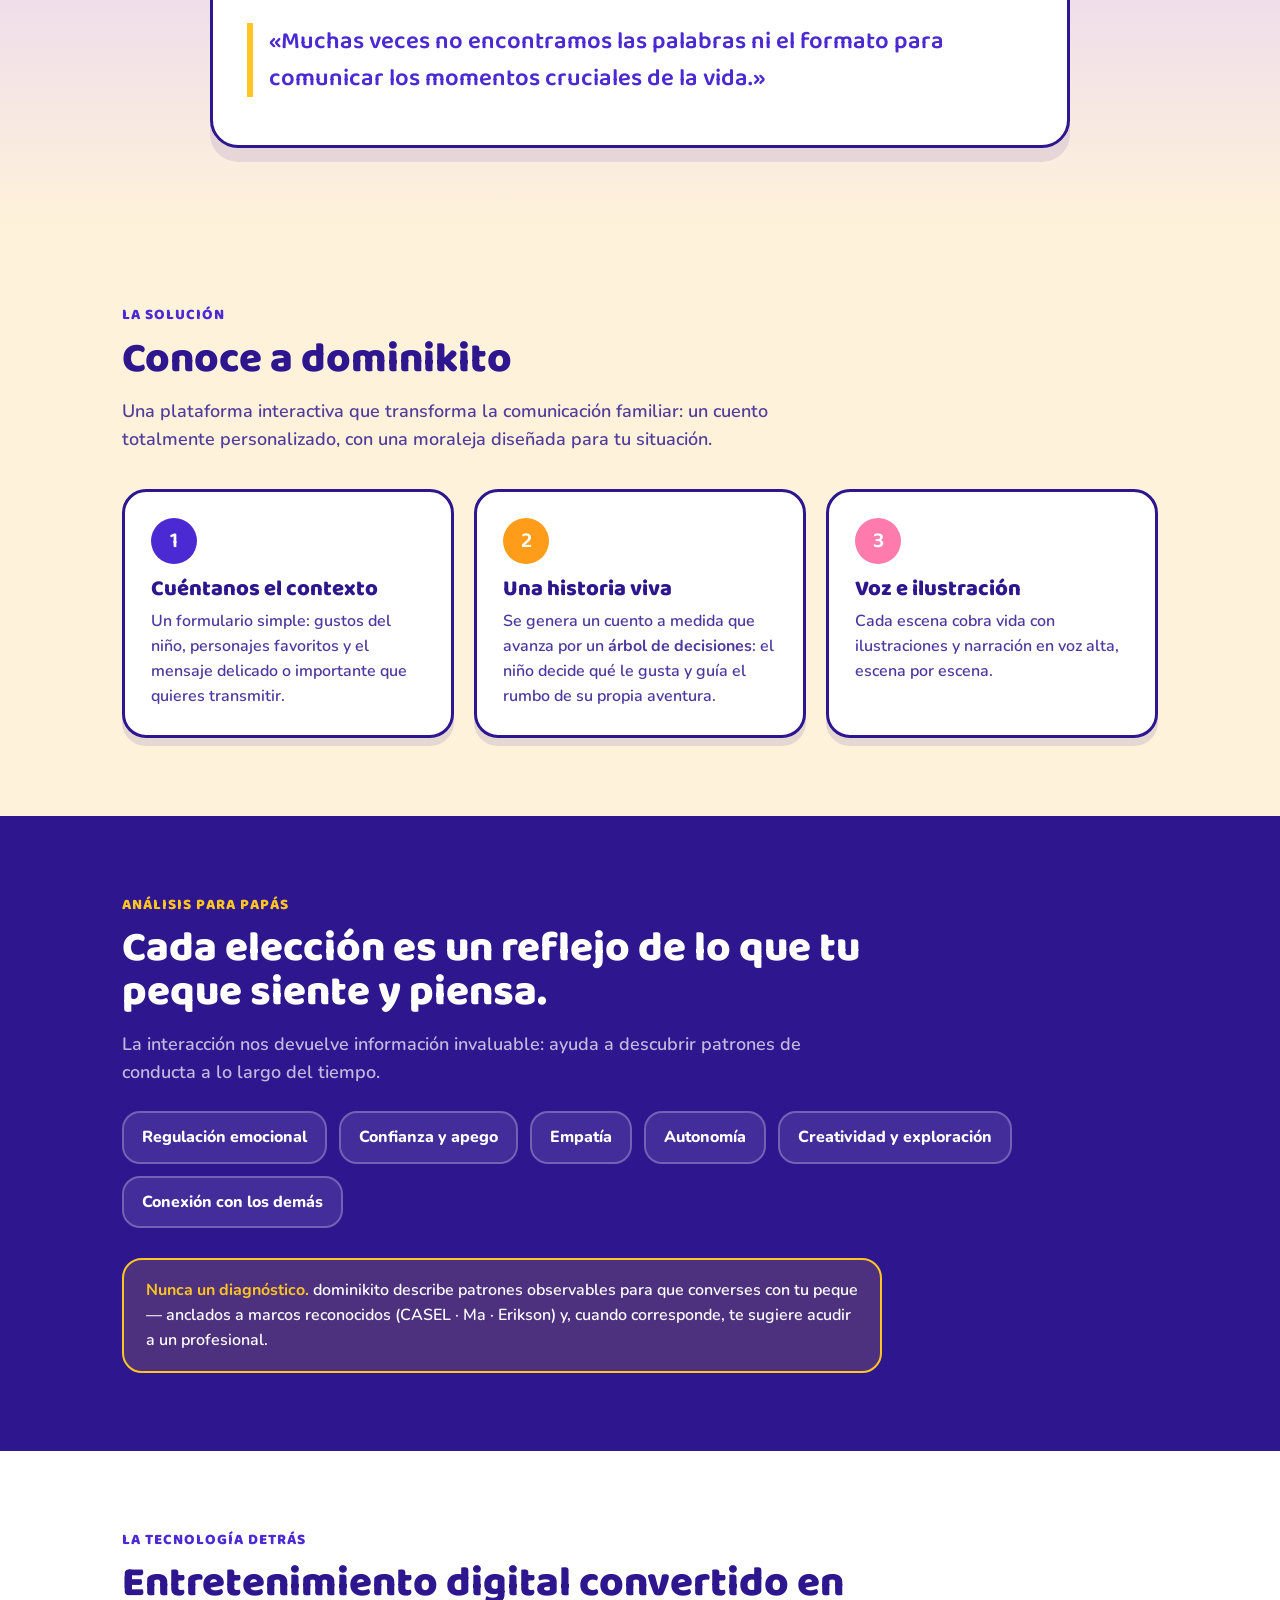
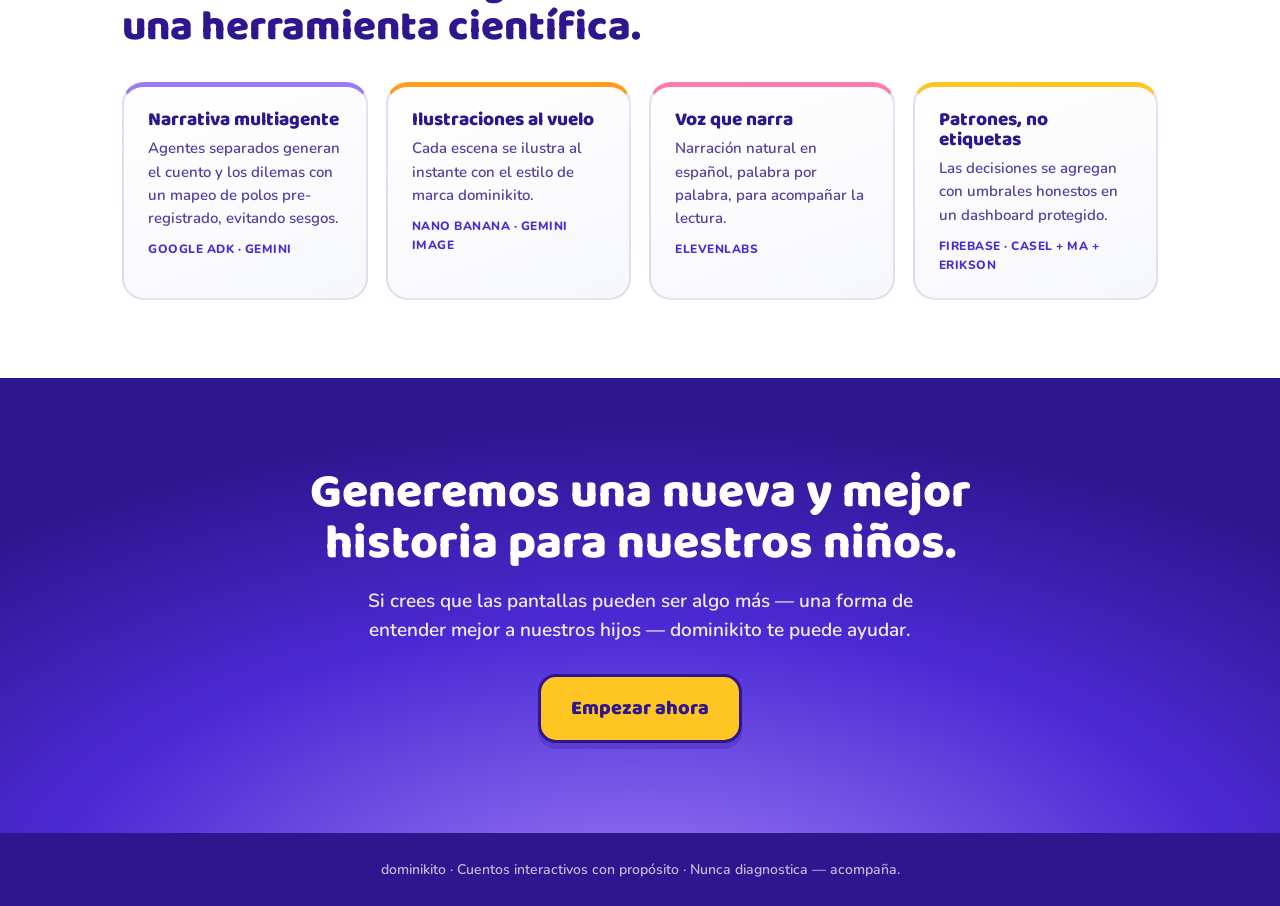
==== commit 5e249e3b: "Merge pull request #3 from waterboxdeveloper/firebase_implementation adding firebase backend" ====
--- a/backend/web/pages/landing.html
+++ b/backend/web/pages/landing.html
@@ -3,32 +3,153 @@
 <head>
   <meta charset="utf-8">
   <meta name="viewport" content="width=device-width,initial-scale=1">
-  <title>dominikito</title>
+  <title>dominikito · Cuentos que entienden a tu peque</title>
   <link rel="icon" href="/assets/favicon.png">
   <link rel="preconnect" href="https://fonts.googleapis.com">
-  <link href="https://fonts.googleapis.com/css2?family=Baloo+2:wght@600;800&family=Nunito:wght@600;700;800&display=swap" rel="stylesheet">
-  <link rel="stylesheet" href="/static/styles.css">
+  <link href="https://fonts.googleapis.com/css2?family=Baloo+2:wght@600;700;800&family=Nunito:wght@400;600;700;800&display=swap" rel="stylesheet">
+  <style>
+    :root{
+      --purple:#4B2AD4; --lila:#9C7CF6; --lila-soft:#DCC6FF;
+      --yellow:#FFC522; --orange:#FF9D1A; --pink:#FF7BAE;
+      --ink:#2E168F; --cream:#FFF2DA; --surface:#FFFFFF; --mist:#F6F7FA; --brown:#A6632A;
+    }
+    *{box-sizing:border-box;margin:0;padding:0}
+    html{scroll-behavior:smooth}
+    body{font-family:'Nunito',system-ui,sans-serif;color:var(--ink);background:var(--cream);
+      font-weight:600;line-height:1.55;overflow-x:hidden}
+    .wrap{max-width:1080px;margin:0 auto;padding:0 22px}
+    h1,h2,h3,.display{font-family:'Baloo 2',cursive;font-weight:800;line-height:1.05}
+    a{color:inherit;text-decoration:none}
+    .btn{display:inline-flex;align-items:center;gap:8px;font-family:'Baloo 2',cursive;font-weight:800;
+      font-size:18px;border:3px solid var(--ink);border-radius:18px;padding:13px 22px;cursor:pointer;
+      transition:transform .08s, box-shadow .08s}
+    .btn.primary{background:var(--yellow);color:var(--ink);box-shadow:0 6px 0 rgba(46,22,143,.25)}
+    .btn.light{background:#fff;color:var(--purple)}
+    .btn.ghost{background:transparent;color:#fff;border-color:#fff}
+    .btn:hover{transform:translateY(-2px)} .btn:active{transform:translateY(2px);box-shadow:0 2px 0 rgba(46,22,143,.25)}
+
+    /* NAV */
+    nav{position:sticky;top:0;z-index:50;backdrop-filter:blur(8px);
+      background:rgba(255,242,218,.82);border-bottom:2px solid rgba(46,22,143,.08)}
+    nav .wrap{display:flex;align-items:center;justify-content:space-between;height:68px}
+    nav img{height:38px}
+    .wordmark{font-family:'Baloo 2',cursive;font-weight:800;font-size:26px;color:var(--purple)}
+
+    /* HERO */
+    .hero{position:relative;background:radial-gradient(1200px 600px at 80% -10%, var(--lila) 0%, var(--purple) 55%, var(--ink) 100%);
+      color:#fff;overflow:hidden;padding:70px 0 90px}
+    .hero .wrap{display:grid;grid-template-columns:1.1fr .9fr;gap:30px;align-items:center}
+    .eyebrow{display:inline-block;background:rgba(255,255,255,.16);border:2px solid rgba(255,255,255,.35);
+      border-radius:20px;padding:5px 14px;font-size:13px;font-weight:800;letter-spacing:.3px;margin-bottom:18px}
+    .hero h1{font-size:clamp(38px,6vw,62px);margin-bottom:18px}
+    .hero h1 .hl{color:var(--yellow)}
+    .hero p.lead{font-size:20px;opacity:.95;max-width:520px;margin-bottom:26px}
+    .hero-actions{display:flex;gap:14px;flex-wrap:wrap}
+    .hero-art{position:relative;display:flex;justify-content:center;align-items:center;min-height:320px}
+    .hero-art img{width:min(360px,90%);filter:drop-shadow(0 18px 30px rgba(0,0,0,.35));animation:float 5s ease-in-out infinite}
+    .orbit{position:absolute;font-size:30px;animation:float 4s ease-in-out infinite}
+    .o1{top:6%;left:12%;animation-delay:.2s} .o2{bottom:10%;left:4%;font-size:26px;animation-delay:1s}
+    .o3{top:14%;right:8%;font-size:24px;animation-delay:.6s} .o4{bottom:18%;right:10%;animation-delay:1.4s}
+    @keyframes float{0%,100%{transform:translateY(0) rotate(-3deg)}50%{transform:translateY(-16px) rotate(3deg)}}
+    .hero-wave{position:absolute;bottom:-1px;left:0;width:100%;line-height:0}
+    .hero-wave svg{width:100%;height:70px;display:block}
+
+    /* SECTIONS */
+    section.block{padding:78px 0}
+    .kicker{font-family:'Baloo 2',cursive;color:var(--purple);font-weight:800;font-size:15px;
+      text-transform:uppercase;letter-spacing:1px;margin-bottom:10px}
+    .block h2{font-size:clamp(28px,4.4vw,42px);margin-bottom:16px;max-width:760px}
+    .lead-muted{font-size:18px;opacity:.82;max-width:680px}
+
+    /* PROBLEMA */
+    .problem{background:var(--surface)}
+    .problem .big{font-size:clamp(26px,4vw,40px);max-width:820px}
+    .problem .big em{color:var(--purple);font-style:normal}
+    .stat-row{display:grid;grid-template-columns:repeat(3,1fr);gap:18px;margin-top:34px}
+    .stat{background:var(--mist);border:2px solid rgba(46,22,143,.1);border-radius:22px;padding:22px}
+    .stat .n{font-family:'Baloo 2',cursive;font-size:34px;color:var(--purple)}
+    .stat .t{font-size:15px;opacity:.8}
+
+    /* ESCENARIO */
+    .scene{background:linear-gradient(180deg,var(--lila-soft),var(--cream))}
+    .scene-card{background:#fff;border:3px solid var(--ink);border-radius:28px;padding:34px;
+      box-shadow:0 14px 0 rgba(46,22,143,.10);max-width:860px;margin:0 auto;position:relative}
+    .scene-card .tag{position:absolute;top:-16px;left:28px;background:var(--pink);color:#fff;
+      border:3px solid var(--ink);border-radius:14px;padding:4px 14px;font-family:'Baloo 2',cursive;font-weight:800}
+    .scene-card p{font-size:19px;margin-bottom:14px}
+    .scene-card .quote{font-family:'Baloo 2',cursive;font-size:24px;color:var(--purple);
+      border-left:6px solid var(--yellow);padding-left:16px;margin-top:18px}
+
+    /* SOLUCION */
+    .steps{display:grid;grid-template-columns:repeat(3,1fr);gap:20px;margin-top:36px}
+    .step{background:#fff;border:3px solid var(--ink);border-radius:24px;padding:26px;
+      box-shadow:0 8px 0 rgba(46,22,143,.12)}
+    .step .num{width:46px;height:46px;border-radius:50%;display:flex;align-items:center;justify-content:center;
+      font-family:'Baloo 2',cursive;font-size:22px;color:#fff;background:var(--purple);margin-bottom:14px}
+    .step:nth-child(2) .num{background:var(--orange)} .step:nth-child(3) .num{background:var(--pink)}
+    .step h3{font-size:22px;margin-bottom:8px} .step p{font-size:16px;opacity:.85}
+
+    /* VALOR */
+    .value{background:var(--ink);color:#fff}
+    .value h2{color:#fff}
+    .chips{display:flex;flex-wrap:wrap;gap:12px;margin-top:24px}
+    .chip{background:rgba(255,255,255,.10);border:2px solid rgba(255,255,255,.25);border-radius:18px;
+      padding:12px 18px;font-weight:800;display:flex;align-items:center;gap:8px}
+    .guardrail{margin-top:30px;background:rgba(255,197,34,.15);border:2px solid var(--yellow);
+      border-radius:20px;padding:18px 22px;max-width:760px}
+    .guardrail b{color:var(--yellow)}
+
+    /* STACK */
+    .stack{background:var(--surface)}
+    .stack-grid{display:grid;grid-template-columns:repeat(auto-fit,minmax(220px,1fr));gap:18px;margin-top:32px}
+    .tech{background:linear-gradient(160deg,#fff,var(--mist));border:2px solid rgba(46,22,143,.12);
+      border-top:5px solid var(--lila);border-radius:22px;padding:24px}
+    .tech:nth-child(2){border-top-color:var(--orange)}
+    .tech:nth-child(3){border-top-color:var(--pink)}
+    .tech:nth-child(4){border-top-color:var(--yellow)}
+    .tech h3{font-size:19px;margin:0 0 6px}
+    .tech p{font-size:15px;opacity:.82} .tech .by{display:block;margin-top:10px;font-size:12px;
+      color:var(--purple);font-weight:800;text-transform:uppercase;letter-spacing:.5px}
+
+    /* CTA */
+    .cta{background:radial-gradient(1000px 500px at 50% 120%, var(--lila) 0%, var(--purple) 60%, var(--ink) 100%);
+      color:#fff;text-align:center;padding:90px 0}
+    .cta h2{font-size:clamp(30px,5vw,48px);color:#fff;max-width:760px;margin:0 auto 18px}
+    .cta p{font-size:19px;opacity:.92;max-width:600px;margin:0 auto 28px}
+
+    footer{background:var(--ink);color:rgba(255,255,255,.7);text-align:center;padding:26px;font-size:14px}
+
+    @media(max-width:860px){
+      .hero .wrap{grid-template-columns:1fr;text-align:center}
+      .hero-actions{justify-content:center}
+      .hero-art{order:-1;min-height:240px}
+      .stat-row,.steps{grid-template-columns:1fr}
+    }
+  </style>
 </head>
-<body class="landing-body">
-  <main class="landing-shell">
-    <header class="landing-nav">
-      <a class="landing-brand" href="/" aria-label="dominikito">
-        <img src="/assets/logo.png" alt="dominikito" onerror="this.style.display='none';document.getElementById('landing-wordmark').style.display='block';">
-        <span id="landing-wordmark" class="wordmark mini" style="display:none">dominikito</span>
+<body>
+  <nav>
+    <div class="wrap">
+      <a href="/" aria-label="dominikito" style="display:flex;align-items:center;gap:8px">
+        <img src="/assets/logo.png" alt="dominikito"
+             onerror="this.style.display='none';this.nextElementSibling.style.display='inline'">
+        <span class="wordmark" style="display:none">dominikito</span>
       </a>
-      <a class="nav-link" href="/app">Ver demo</a>
-    </header>
-
-    <section class="landing-hero">
+      <a class="btn light" href="/login?next=/app" style="padding:9px 16px;font-size:15px;box-shadow:0 4px 0 rgba(46,22,143,.2)">Entrar</a>
+    </div>
+  </nav>
+
+  <!-- HERO -->
+  <header class="hero">
+    <div class="wrap">
       <div class="hero-copy">
-        <p class="eyebrow">Cuentos interactivos infantiles</p>
-        <h1>dominikito</h1>
-        <p class="hero-text">
-          Crea aventuras personalizadas con voz, ilustraciones y decisiones que cambian la historia.
-        </p>
+        <span class="eyebrow">Cuentos interactivos con propósito</span>
+        <h1>Las historias nos enseñan <span class="hl">a vivir</span>.</h1>
+        <p class="lead">dominikito convierte el tiempo de pantalla en cuentos personalizados que
+          acompañan a tu peque en los momentos importantes — y te ayudan a entenderlo a ti.</p>
         <div class="hero-actions">
-          <a class="btn primary" href="/login?next=/app">Crear cuento</a>
-          <a class="btn ghost" href="/app">Probar demo</a>
+          <a class="btn primary" href="/login?next=/app">Crear un cuento</a>
+          <a class="btn ghost" href="/app">Ver demo</a>
           <button class="btn-google" id="google-login-landing">
             <svg viewBox="0 0 24 24" xmlns="http://www.w3.org/2000/svg">
               <path d="M22.56 12.25c0-.78-.07-1.53-.2-2.25H12v4.26h5.92c-.26 1.37-1.04 2.53-2.21 3.31v2.77h3.57c2.08-1.92 3.28-4.74 3.28-8.09z" fill="#4285F4"/>
@@ -41,38 +162,114 @@
         </div>
       </div>
       <div class="hero-art" aria-hidden="true">
-        <img src="/assets/mascot.png" alt="" onerror="this.remove()">
-        <div class="hero-orbit star-one">⭐</div>
-        <div class="hero-orbit star-two">🌙</div>
-        <div class="hero-orbit star-three">☁️</div>
-      </div>
-    </section>
-
-    <section class="landing-band" aria-label="Como funciona">
-      <article class="feature-tile">
-        <span>1</span>
-        <h2>Perfil del peque</h2>
-        <p>Edad, gustos, tema del cuento y recuerdos recientes para cuidar el contexto.</p>
-      </article>
-      <article class="feature-tile">
-        <span>2</span>
-        <h2>Cuento vivo</h2>
-        <p>La aventura avanza escena por escena con ilustraciones y lectura en voz alta.</p>
-      </article>
-      <article class="feature-tile">
-        <span>3</span>
-        <h2>Decisiones seguras</h2>
-        <p>Las elecciones se guardan como patrones agregados para papás, nunca como diagnóstico.</p>
-      </article>
-    </section>
-
-    <section class="landing-proof">
-      <p>
-        Diseñado con agentes separados: narrador, dilemas pre-registrados y dashboard protegido.
-      </p>
-      <a class="btn primary" href="/login?next=/app">Empezar</a>
-    </section>
-  </main>
+        <img src="/assets/mascot.png" alt="" onerror="this.onerror=null;this.src='/assets/logo.png'">
+      </div>
+    </div>
+    <div class="hero-wave"><svg viewBox="0 0 1440 70" preserveAspectRatio="none"><path fill="#FFF2DA" d="M0,40 C360,90 1080,-10 1440,40 L1440,70 L0,70 Z"></path></svg></div>
+  </header>
+
+  <!-- 1. PROBLEMA -->
+  <section class="block problem">
+    <div class="wrap">
+      <p class="kicker">Por qué importa</p>
+      <p class="big">Las historias <em>moldean</em> cómo los niños entienden el mundo. Imagina que
+        cada cuento que escucha tu peque estuviera pensado <em>a su medida</em>.</p>
+      <div class="stat-row">
+        <div class="stat"><div class="n">Aprenden</div><div class="t">Las historias son la forma más natural en que los niños descubren valores y entienden sus emociones.</div></div>
+        <div class="stat"><div class="n">Conexión</div><div class="t">El tiempo de pantalla puede convertirse en un momento de calidad entre tú y tu peque.</div></div>
+        <div class="stat"><div class="n">A medida</div><div class="t">Cada aventura se personaliza con sus gustos y el mensaje que tú quieres transmitir.</div></div>
+      </div>
+    </div>
+  </section>
+
+  <!-- 2. ESCENARIO -->
+  <section class="block scene">
+    <div class="wrap">
+      <p class="kicker" style="text-align:center">El momento</p>
+      <div class="scene-card">
+        <span class="tag">Imagina…</span>
+        <p>Un papá. Su esposa, su pequeño hijo, todo marcha bien. De pronto llega un momento hermoso
+          pero complejo: <b>su esposa está embarazada.</b></p>
+        <p>Tiene que darle la noticia a su hijo, pero se topa con una pared invisible. ¿El niño lo
+          tomará como algo bueno o malo? ¿Sentirá celos, miedo, aislamiento?</p>
+        <p class="quote">«Muchas veces no encontramos las palabras ni el formato para comunicar los
+          momentos cruciales de la vida.»</p>
+      </div>
+    </div>
+  </section>
+
+  <!-- 3. SOLUCION -->
+  <section class="block">
+    <div class="wrap">
+      <p class="kicker">La solución</p>
+      <h2>Conoce a dominikito</h2>
+      <p class="lead-muted">Una plataforma interactiva que transforma la comunicación familiar:
+        un cuento totalmente personalizado, con una moraleja diseñada para tu situación.</p>
+      <div class="steps">
+        <div class="step"><div class="num">1</div><h3>Cuéntanos el contexto</h3>
+          <p>Un formulario simple: gustos del niño, personajes favoritos y el mensaje delicado o
+            importante que quieres transmitir.</p></div>
+        <div class="step"><div class="num">2</div><h3>Una historia viva</h3>
+          <p>Se genera un cuento a medida que avanza por un <b>árbol de decisiones</b>: el niño
+            decide qué le gusta y guía el rumbo de su propia aventura.</p></div>
+        <div class="step"><div class="num">3</div><h3>Voz e ilustración</h3>
+          <p>Cada escena cobra vida con ilustraciones y narración en voz alta, escena por escena.</p></div>
+      </div>
+    </div>
+  </section>
+
+  <!-- 4. VALOR / ANALISIS -->
+  <section class="block value">
+    <div class="wrap">
+      <p class="kicker" style="color:var(--yellow)">Análisis para papás</p>
+      <h2>Cada elección es un reflejo de lo que tu peque siente y piensa.</h2>
+      <p class="lead-muted" style="color:rgba(255,255,255,.85)">La interacción nos devuelve información
+        invaluable: ayuda a descubrir patrones de conducta a lo largo del tiempo.</p>
+      <div class="chips">
+        <span class="chip">Regulación emocional</span>
+        <span class="chip">Confianza y apego</span>
+        <span class="chip">Empatía</span>
+        <span class="chip">Autonomía</span>
+        <span class="chip">Creatividad y exploración</span>
+        <span class="chip">Conexión con los demás</span>
+      </div>
+      <div class="guardrail"><b>Nunca un diagnóstico.</b> dominikito describe patrones observables
+        para que converses con tu peque — anclados a marcos reconocidos (CASEL · Ma · Erikson) y,
+        cuando corresponde, te sugiere acudir a un profesional.</div>
+    </div>
+  </section>
+
+  <!-- STACK TECNOLOGICO (el espacio del pitch) -->
+  <section class="block stack">
+    <div class="wrap">
+      <p class="kicker">La tecnología detrás</p>
+      <h2>Entretenimiento digital convertido en una herramienta científica.</h2>
+      <div class="stack-grid">
+        <div class="tech"><h3>Narrativa multiagente</h3>
+          <p>Agentes separados generan el cuento y los dilemas con un mapeo de polos pre-registrado, evitando sesgos.</p><span class="by">Google ADK · Gemini</span></div>
+        <div class="tech"><h3>Ilustraciones al vuelo</h3>
+          <p>Cada escena se ilustra al instante con el estilo de marca dominikito.</p><span class="by">Nano Banana · Gemini Image</span></div>
+        <div class="tech"><h3>Voz que narra</h3>
+          <p>Narración natural en español, palabra por palabra, para acompañar la lectura.</p><span class="by">ElevenLabs</span></div>
+        <div class="tech"><h3>Patrones, no etiquetas</h3>
+          <p>Las decisiones se agregan con umbrales honestos en un dashboard protegido.</p><span class="by">Firebase · CASEL + Ma + Erikson</span></div>
+      </div>
+    </div>
+  </section>
+
+  <!-- 5. CTA -->
+  <section class="cta">
+    <div class="wrap">
+      <h2>Generemos una nueva y mejor historia para nuestros niños.</h2>
+      <p>Si crees que las pantallas pueden ser algo más — una forma de entender mejor a nuestros
+        hijos — dominikito te puede ayudar.</p>
+      <a class="btn primary" href="/login?next=/app" style="font-size:20px;padding:16px 30px">Empezar ahora</a>
+    </div>
+  </section>
+
+  <footer>
+    dominikito · Cuentos interactivos con propósito · Nunca diagnostica — acompaña.
+  </footer>
 
   <script type="module">
     import { initializeApp } from "https://www.gstatic.com/firebasejs/10.8.0/firebase-app.js";
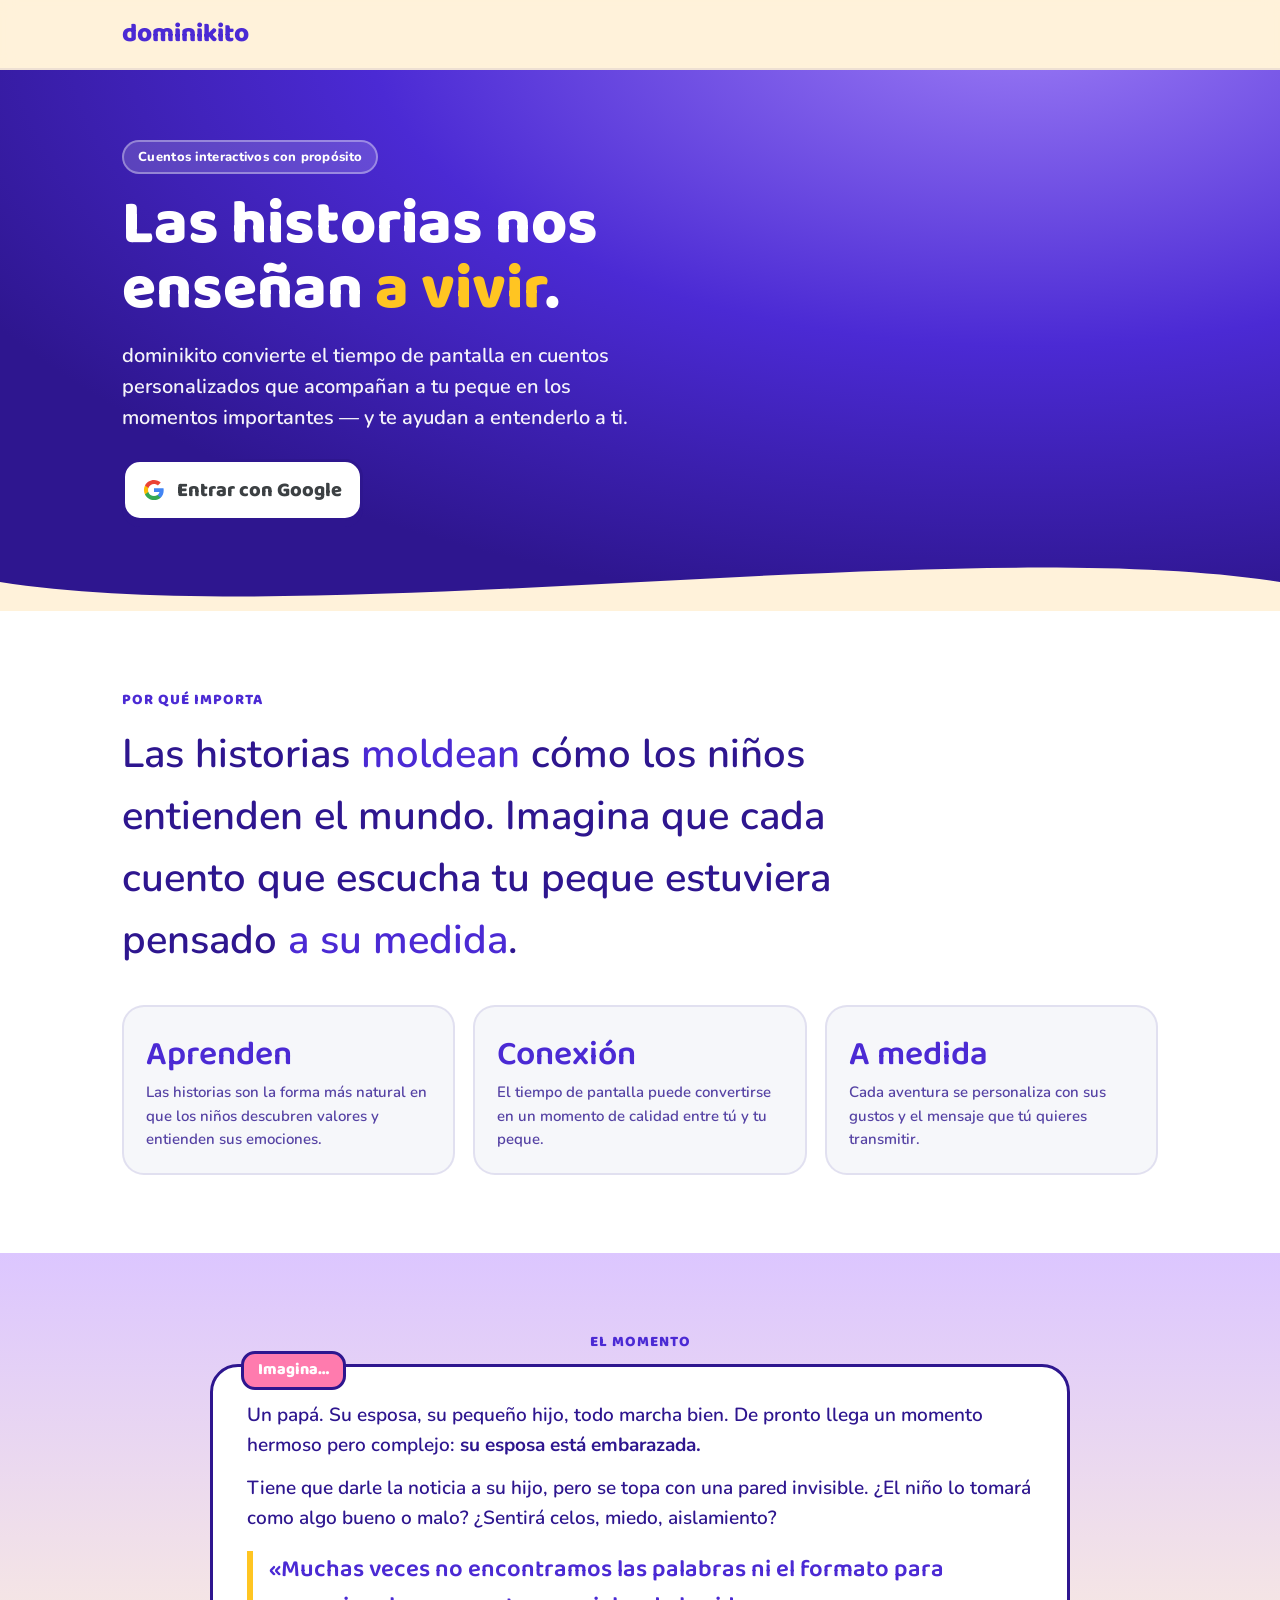
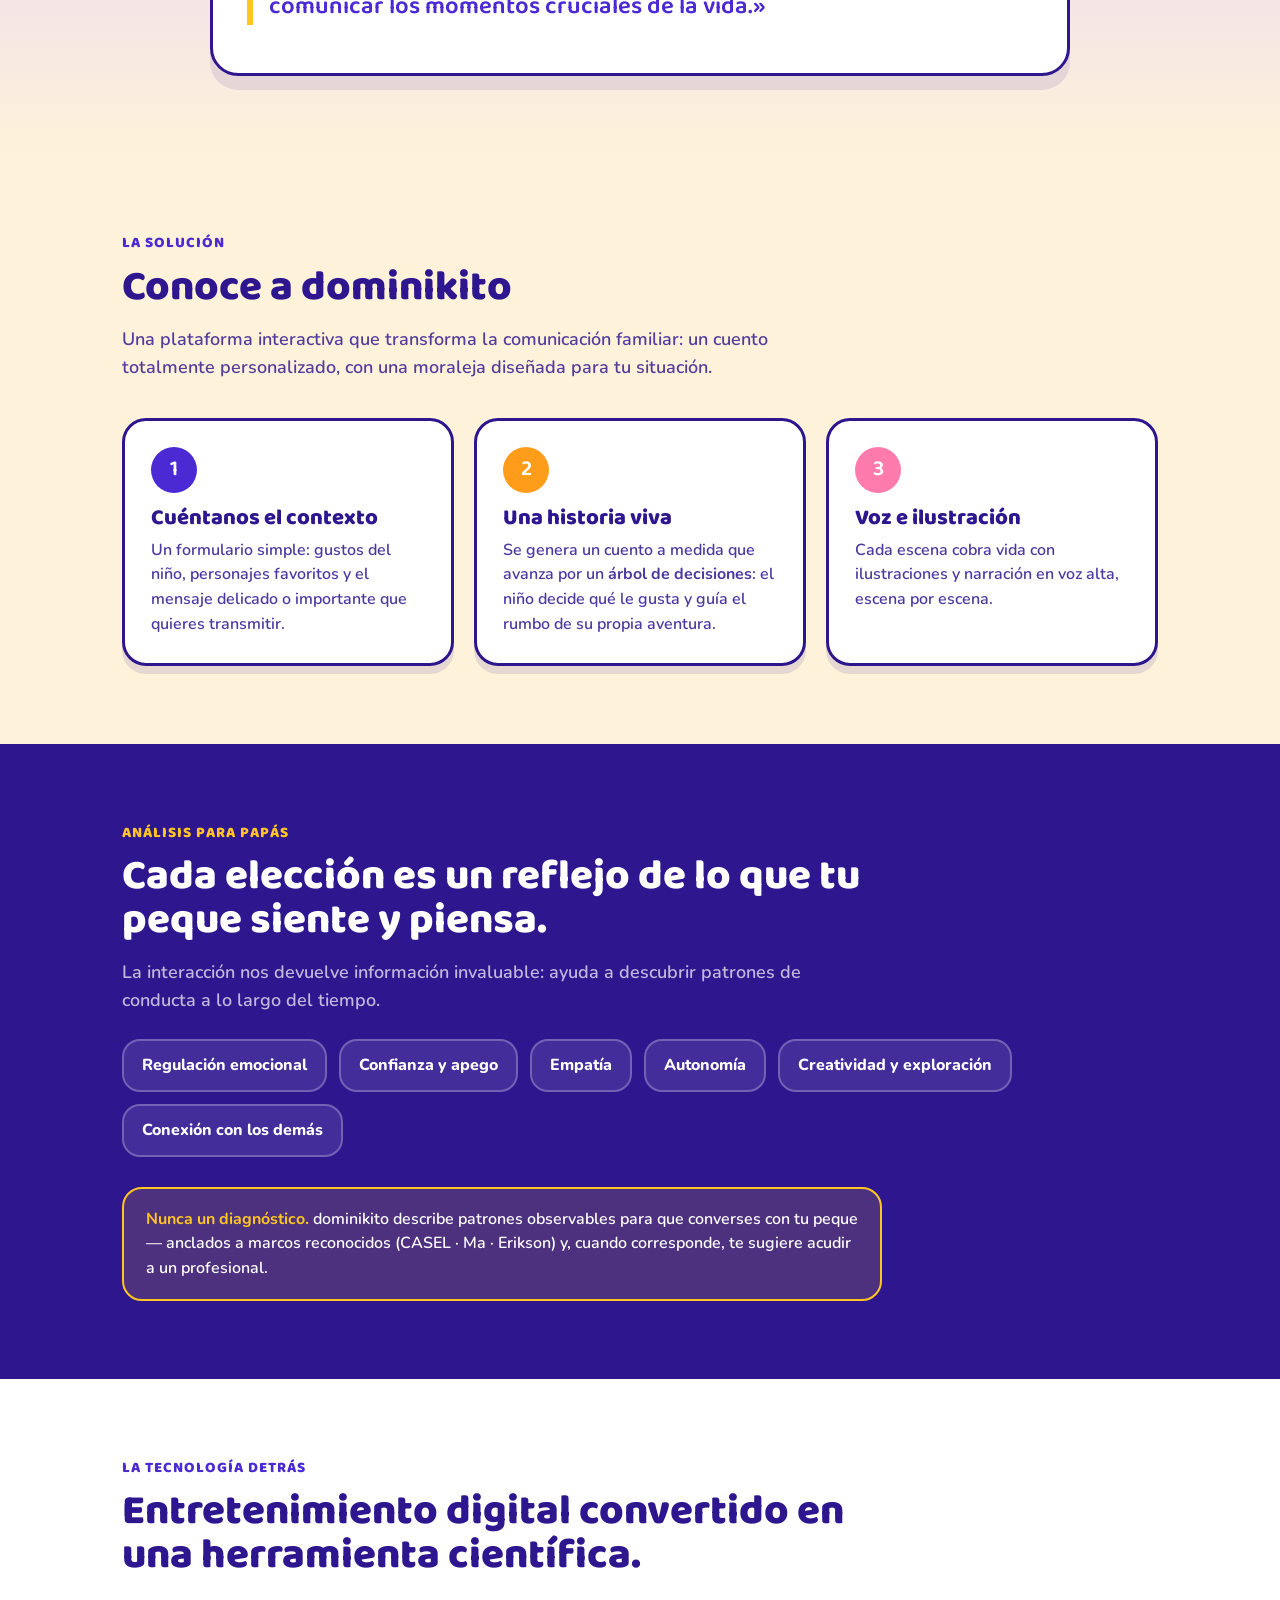
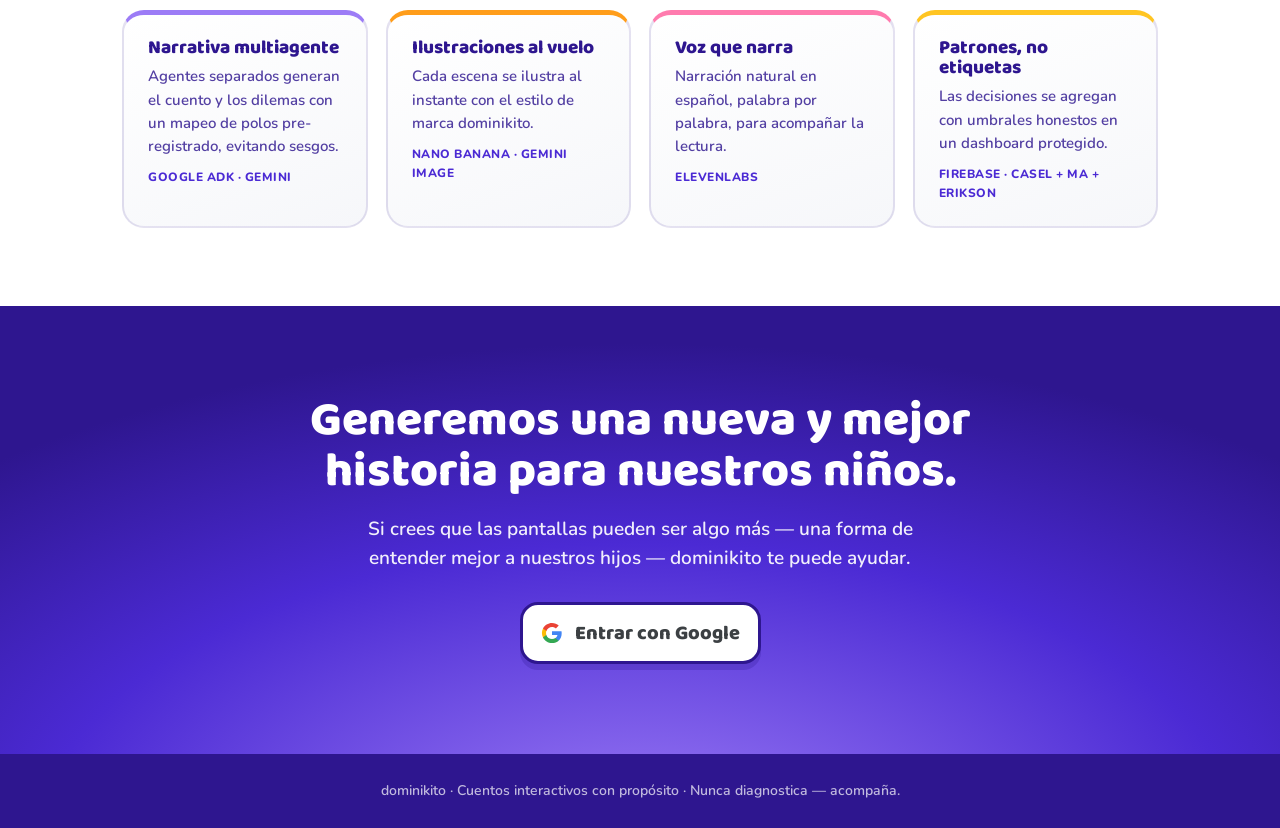
==== commit 8beb890b: "Merge pull request #4 from waterboxdeveloper/infra_setup Infra setup" ====
--- a/backend/web/pages/landing.html
+++ b/backend/web/pages/landing.html
@@ -27,6 +27,39 @@
     .btn.light{background:#fff;color:var(--purple)}
     .btn.ghost{background:transparent;color:#fff;border-color:#fff}
     .btn:hover{transform:translateY(-2px)} .btn:active{transform:translateY(2px);box-shadow:0 2px 0 rgba(46,22,143,.25)}
+
+    /* ---- google sign-in button ---- */
+    .btn-google {
+      background: #ffffff;
+      color: #3c4043 !important;
+      border: 3px solid var(--ink);
+      border-radius: 18px;
+      display: inline-flex;
+      align-items: center;
+      justify-content: center;
+      gap: 12px;
+      box-shadow: 0 6px 0 rgba(46,22,143,.25);
+      font-family: 'Baloo 2', cursive;
+      font-weight: 800;
+      font-size: 20px;
+      padding: 12px 18px;
+      cursor: pointer;
+      transition: transform .07s, box-shadow .07s;
+      text-decoration: none;
+    }
+    .btn-google:hover {
+      transform: translateY(-2px);
+      background: #f8f9fa;
+    }
+    .btn-google:active {
+      transform: translateY(2px);
+      box-shadow: 0 2px 0 rgba(46,22,143,.25);
+    }
+    .btn-google svg {
+      width: 22px;
+      height: 22px;
+      flex-shrink: 0;
+    }
 
     /* NAV */
     nav{position:sticky;top:0;z-index:50;backdrop-filter:blur(8px);
@@ -135,7 +168,6 @@
              onerror="this.style.display='none';this.nextElementSibling.style.display='inline'">
         <span class="wordmark" style="display:none">dominikito</span>
       </a>
-      <a class="btn light" href="/login?next=/app" style="padding:9px 16px;font-size:15px;box-shadow:0 4px 0 rgba(46,22,143,.2)">Entrar</a>
     </div>
   </nav>
 
@@ -148,8 +180,6 @@
         <p class="lead">dominikito convierte el tiempo de pantalla en cuentos personalizados que
           acompañan a tu peque en los momentos importantes — y te ayudan a entenderlo a ti.</p>
         <div class="hero-actions">
-          <a class="btn primary" href="/login?next=/app">Crear un cuento</a>
-          <a class="btn ghost" href="/app">Ver demo</a>
           <button class="btn-google" id="google-login-landing">
             <svg viewBox="0 0 24 24" xmlns="http://www.w3.org/2000/svg">
               <path d="M22.56 12.25c0-.78-.07-1.53-.2-2.25H12v4.26h5.92c-.26 1.37-1.04 2.53-2.21 3.31v2.77h3.57c2.08-1.92 3.28-4.74 3.28-8.09z" fill="#4285F4"/>
@@ -263,7 +293,15 @@
       <h2>Generemos una nueva y mejor historia para nuestros niños.</h2>
       <p>Si crees que las pantallas pueden ser algo más — una forma de entender mejor a nuestros
         hijos — dominikito te puede ayudar.</p>
-      <a class="btn primary" href="/login?next=/app" style="font-size:20px;padding:16px 30px">Empezar ahora</a>
+      <button class="btn-google" id="google-login-cta">
+        <svg viewBox="0 0 24 24" xmlns="http://www.w3.org/2000/svg">
+          <path d="M22.56 12.25c0-.78-.07-1.53-.2-2.25H12v4.26h5.92c-.26 1.37-1.04 2.53-2.21 3.31v2.77h3.57c2.08-1.92 3.28-4.74 3.28-8.09z" fill="#4285F4"/>
+          <path d="M12 23c2.97 0 5.46-.98 7.28-2.66l-3.57-2.77c-.98.66-2.23 1.06-3.71 1.06-2.86 0-5.29-1.93-6.16-4.53H2.18v2.84C3.99 20.53 7.7 23 12 23z" fill="#34A853"/>
+          <path d="M5.84 14.09c-.22-.66-.35-1.36-.35-2.09s.13-1.43.35-2.09V7.06H2.18C1.43 8.55 1 10.22 1 12s.43 3.45 1.18 4.94l2.85-2.22.81-.63z" fill="#FBBC05"/>
+          <path d="M12 5.38c1.62 0 3.06.56 4.21 1.64l3.15-3.15C17.45 2.09 14.97 1 12 1 7.7 1 3.99 3.47 2.18 7.06l3.66 2.84c.87-2.6 3.3-4.52 6.16-4.52z" fill="#EA4335"/>
+        </svg>
+        Entrar con Google
+      </button>
     </div>
   </section>
 
@@ -296,7 +334,7 @@
       }
     });
 
-    document.getElementById("google-login-landing")?.addEventListener("click", async () => {
+    const handleGoogleLogin = async () => {
       try {
         await signInWithPopup(auth, provider);
         window.location.href = "/app";
@@ -304,7 +342,10 @@
         console.error("Google Sign-In Error:", error);
         alert("Error al iniciar sesión con Google: " + error.message);
       }
-    });
+    };
+
+    document.getElementById("google-login-landing")?.addEventListener("click", handleGoogleLogin);
+    document.getElementById("google-login-cta")?.addEventListener("click", handleGoogleLogin);
   </script>
 </body>
 </html>
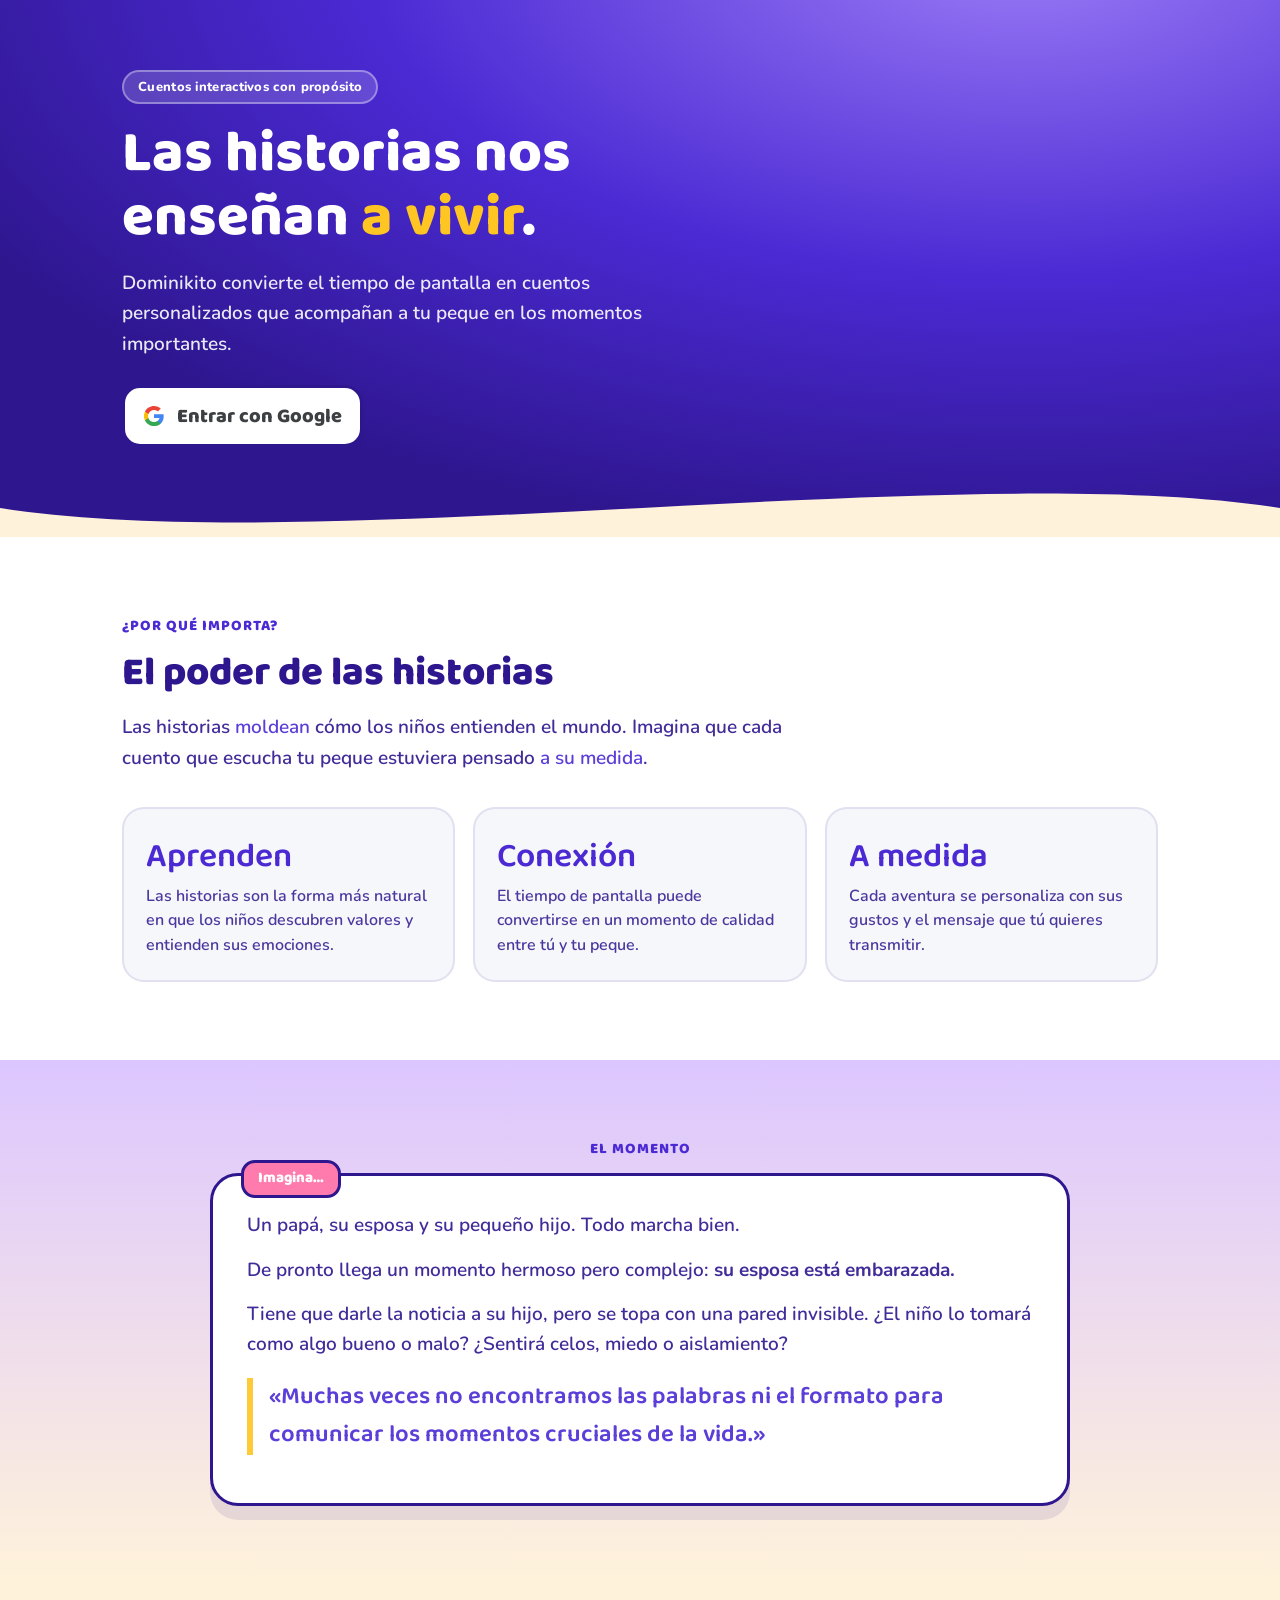
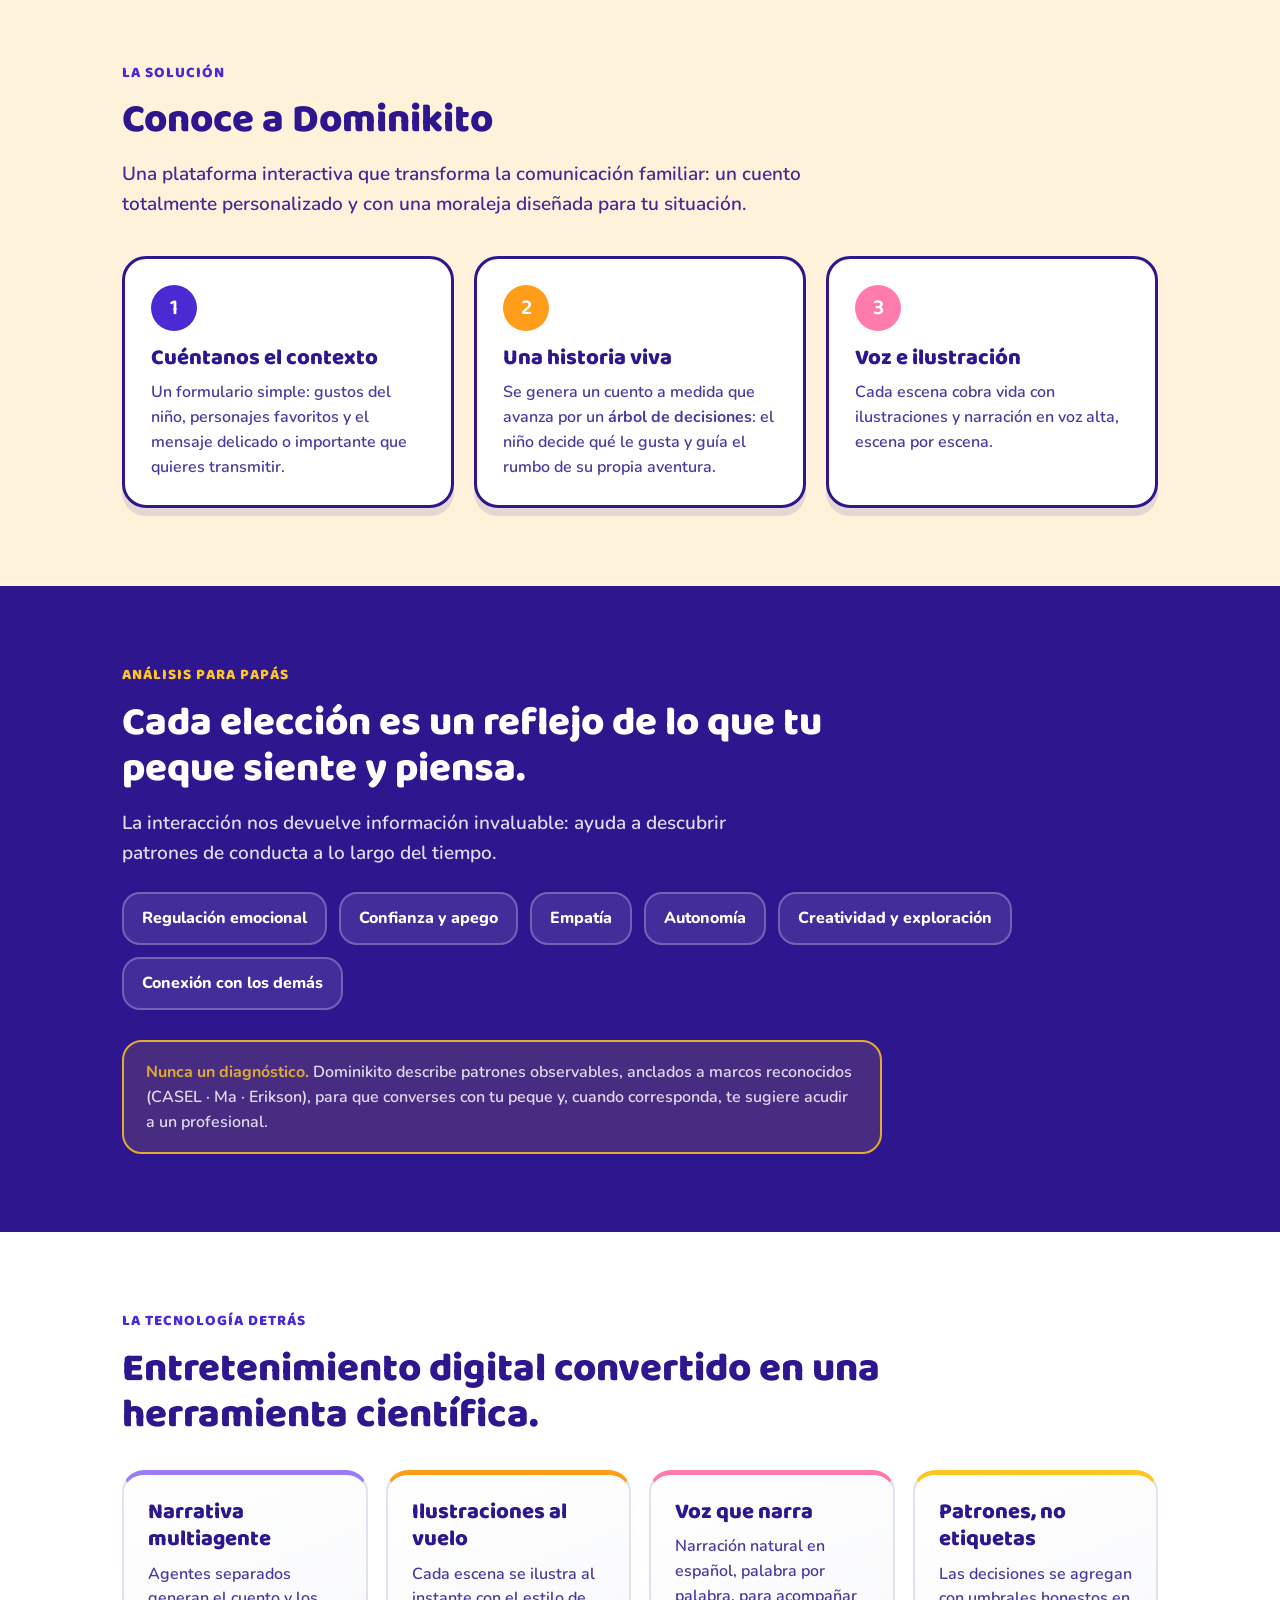
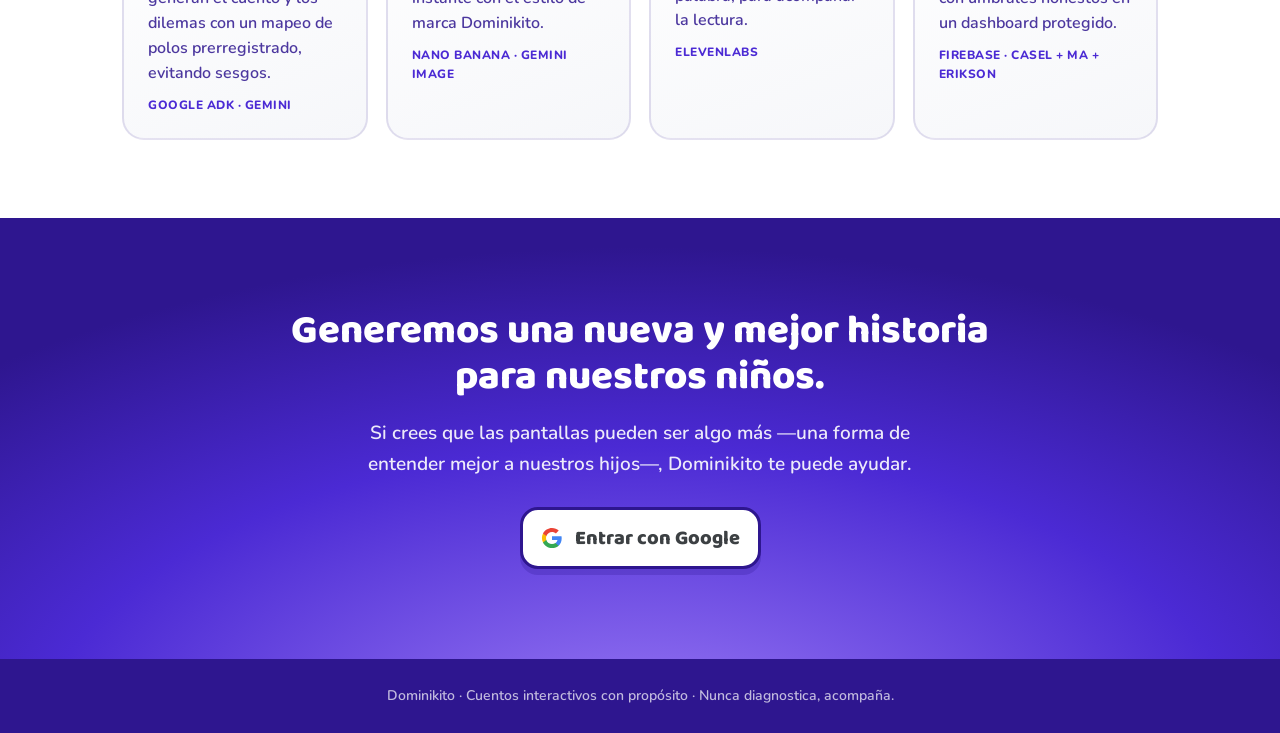
==== commit 78fd5dd7: "adding last improvement" ====
--- a/backend/web/pages/landing.html
+++ b/backend/web/pages/landing.html
@@ -1,32 +1,152 @@
 <!doctype html>
 <html lang="es">
+
 <head>
   <meta charset="utf-8">
   <meta name="viewport" content="width=device-width,initial-scale=1">
-  <title>dominikito · Cuentos que entienden a tu peque</title>
+  <title>Dominikito · Cuentos que entienden a tu peque</title>
   <link rel="icon" href="/assets/favicon.png">
   <link rel="preconnect" href="https://fonts.googleapis.com">
-  <link href="https://fonts.googleapis.com/css2?family=Baloo+2:wght@600;700;800&family=Nunito:wght@400;600;700;800&display=swap" rel="stylesheet">
+  <link
+    href="https://fonts.googleapis.com/css2?family=Baloo+2:wght@600;700;800&family=Nunito:wght@400;600;700;800&display=swap"
+    rel="stylesheet">
   <style>
-    :root{
-      --purple:#4B2AD4; --lila:#9C7CF6; --lila-soft:#DCC6FF;
-      --yellow:#FFC522; --orange:#FF9D1A; --pink:#FF7BAE;
-      --ink:#2E168F; --cream:#FFF2DA; --surface:#FFFFFF; --mist:#F6F7FA; --brown:#A6632A;
-    }
-    *{box-sizing:border-box;margin:0;padding:0}
-    html{scroll-behavior:smooth}
-    body{font-family:'Nunito',system-ui,sans-serif;color:var(--ink);background:var(--cream);
-      font-weight:600;line-height:1.55;overflow-x:hidden}
-    .wrap{max-width:1080px;margin:0 auto;padding:0 22px}
-    h1,h2,h3,.display{font-family:'Baloo 2',cursive;font-weight:800;line-height:1.05}
-    a{color:inherit;text-decoration:none}
-    .btn{display:inline-flex;align-items:center;gap:8px;font-family:'Baloo 2',cursive;font-weight:800;
-      font-size:18px;border:3px solid var(--ink);border-radius:18px;padding:13px 22px;cursor:pointer;
-      transition:transform .08s, box-shadow .08s}
-    .btn.primary{background:var(--yellow);color:var(--ink);box-shadow:0 6px 0 rgba(46,22,143,.25)}
-    .btn.light{background:#fff;color:var(--purple)}
-    .btn.ghost{background:transparent;color:#fff;border-color:#fff}
-    .btn:hover{transform:translateY(-2px)} .btn:active{transform:translateY(2px);box-shadow:0 2px 0 rgba(46,22,143,.25)}
+    :root {
+      --purple: #4B2AD4;
+      --lila: #9C7CF6;
+      --lila-soft: #DCC6FF;
+      --yellow: #FFC522;
+      --orange: #FF9D1A;
+      --pink: #FF7BAE;
+      --ink: #2E168F;
+      --cream: #FFF2DA;
+      --surface: #FFFFFF;
+      --mist: #F6F7FA;
+      --brown: #A6632A;
+    }
+
+    * {
+      box-sizing: border-box;
+      margin: 0;
+      padding: 0
+    }
+
+    html {
+      scroll-behavior: smooth
+    }
+
+    body {
+      font-family: 'Nunito', system-ui, sans-serif;
+      color: var(--ink);
+      background: var(--cream);
+      font-weight: 600;
+      line-height: 1.55;
+      overflow-x: hidden
+    }
+
+    .wrap {
+      max-width: 1080px;
+      margin: 0 auto;
+      padding: 0 22px
+    }
+
+    h1,
+    h2,
+    h3,
+    .display {
+      font-family: 'Baloo 2', cursive;
+      font-weight: 800;
+      color: var(--ink)
+    }
+
+    h1 {
+      font-size: clamp(38px, 6vw, 58px);
+      line-height: 1.1;
+      margin-bottom: 18px
+    }
+
+    h2 {
+      font-size: clamp(28px, 4.5vw, 40px);
+      line-height: 1.15;
+      margin-bottom: 16px;
+      max-width: 760px
+    }
+
+    h3 {
+      font-size: 22px;
+      line-height: 1.25;
+      margin-bottom: 8px
+    }
+
+    .hero h1,
+    .value h2,
+    .cta h2 {
+      color: #fff
+    }
+
+    /* Shared Typography Classes */
+    .hero p.lead,
+    .lead-muted,
+    .scene-card p,
+    .cta p {
+      font-size: 19px;
+      line-height: 1.6;
+      opacity: 0.9;
+    }
+
+    .step p,
+    .tech p,
+    .stat .t,
+    .guardrail {
+      font-size: 16px;
+      line-height: 1.55;
+      opacity: 0.85;
+    }
+
+    a {
+      color: inherit;
+      text-decoration: none
+    }
+
+    .btn {
+      display: inline-flex;
+      align-items: center;
+      gap: 8px;
+      font-family: 'Baloo 2', cursive;
+      font-weight: 800;
+      font-size: 18px;
+      border: 3px solid var(--ink);
+      border-radius: 18px;
+      padding: 13px 22px;
+      cursor: pointer;
+      transition: transform .08s, box-shadow .08s
+    }
+
+    .btn.primary {
+      background: var(--yellow);
+      color: var(--ink);
+      box-shadow: 0 6px 0 rgba(46, 22, 143, .25)
+    }
+
+    .btn.light {
+      background: #fff;
+      color: var(--purple)
+    }
+
+    .btn.ghost {
+      background: transparent;
+      color: #fff;
+      border-color: #fff
+    }
+
+    .btn:hover {
+      transform: translateY(-2px)
+    }
+
+    .btn:active {
+      transform: translateY(2px);
+      box-shadow: 0 2px 0 rgba(46, 22, 143, .25)
+    }
 
     /* ---- google sign-in button ---- */
     .btn-google {
@@ -38,7 +158,7 @@
       align-items: center;
       justify-content: center;
       gap: 12px;
-      box-shadow: 0 6px 0 rgba(46,22,143,.25);
+      box-shadow: 0 6px 0 rgba(46, 22, 143, .25);
       font-family: 'Baloo 2', cursive;
       font-weight: 800;
       font-size: 20px;
@@ -47,145 +167,446 @@
       transition: transform .07s, box-shadow .07s;
       text-decoration: none;
     }
+
     .btn-google:hover {
       transform: translateY(-2px);
       background: #f8f9fa;
     }
+
     .btn-google:active {
       transform: translateY(2px);
-      box-shadow: 0 2px 0 rgba(46,22,143,.25);
-    }
+      box-shadow: 0 2px 0 rgba(46, 22, 143, .25);
+    }
+
     .btn-google svg {
       width: 22px;
       height: 22px;
       flex-shrink: 0;
     }
 
-    /* NAV */
-    nav{position:sticky;top:0;z-index:50;backdrop-filter:blur(8px);
-      background:rgba(255,242,218,.82);border-bottom:2px solid rgba(46,22,143,.08)}
-    nav .wrap{display:flex;align-items:center;justify-content:space-between;height:68px}
-    nav img{height:38px}
-    .wordmark{font-family:'Baloo 2',cursive;font-weight:800;font-size:26px;color:var(--purple)}
+
 
     /* HERO */
-    .hero{position:relative;background:radial-gradient(1200px 600px at 80% -10%, var(--lila) 0%, var(--purple) 55%, var(--ink) 100%);
-      color:#fff;overflow:hidden;padding:70px 0 90px}
-    .hero .wrap{display:grid;grid-template-columns:1.1fr .9fr;gap:30px;align-items:center}
-    .eyebrow{display:inline-block;background:rgba(255,255,255,.16);border:2px solid rgba(255,255,255,.35);
-      border-radius:20px;padding:5px 14px;font-size:13px;font-weight:800;letter-spacing:.3px;margin-bottom:18px}
-    .hero h1{font-size:clamp(38px,6vw,62px);margin-bottom:18px}
-    .hero h1 .hl{color:var(--yellow)}
-    .hero p.lead{font-size:20px;opacity:.95;max-width:520px;margin-bottom:26px}
-    .hero-actions{display:flex;gap:14px;flex-wrap:wrap}
-    .hero-art{position:relative;display:flex;justify-content:center;align-items:center;min-height:320px}
-    .hero-art img{width:min(360px,90%);filter:drop-shadow(0 18px 30px rgba(0,0,0,.35));animation:float 5s ease-in-out infinite}
-    .orbit{position:absolute;font-size:30px;animation:float 4s ease-in-out infinite}
-    .o1{top:6%;left:12%;animation-delay:.2s} .o2{bottom:10%;left:4%;font-size:26px;animation-delay:1s}
-    .o3{top:14%;right:8%;font-size:24px;animation-delay:.6s} .o4{bottom:18%;right:10%;animation-delay:1.4s}
-    @keyframes float{0%,100%{transform:translateY(0) rotate(-3deg)}50%{transform:translateY(-16px) rotate(3deg)}}
-    .hero-wave{position:absolute;bottom:-1px;left:0;width:100%;line-height:0}
-    .hero-wave svg{width:100%;height:70px;display:block}
+    .hero {
+      position: relative;
+      background: radial-gradient(1200px 600px at 80% -10%, var(--lila) 0%, var(--purple) 55%, var(--ink) 100%);
+      color: #fff;
+      overflow: hidden;
+      padding: 70px 0 90px
+    }
+
+    .hero .wrap {
+      display: grid;
+      grid-template-columns: 1.1fr .9fr;
+      gap: 30px;
+      align-items: center
+    }
+
+    .eyebrow {
+      display: inline-block;
+      background: rgba(255, 255, 255, .16);
+      border: 2px solid rgba(255, 255, 255, .35);
+      border-radius: 20px;
+      padding: 5px 14px;
+      font-size: 13px;
+      font-weight: 800;
+      letter-spacing: .3px;
+      margin-bottom: 18px
+    }
+
+    .hero h1 .hl {
+      color: var(--yellow)
+    }
+
+    .hero p.lead {
+      max-width: 520px;
+      margin-bottom: 26px
+    }
+
+    .hero-actions {
+      display: flex;
+      gap: 14px;
+      flex-wrap: wrap
+    }
+
+    .hero-art {
+      position: relative;
+      display: flex;
+      justify-content: center;
+      align-items: center;
+      min-height: 320px
+    }
+
+    .hero-art img {
+      width: min(360px, 90%);
+      filter: drop-shadow(0 18px 30px rgba(0, 0, 0, .35));
+      animation: float 5s ease-in-out infinite
+    }
+
+    .orbit {
+      position: absolute;
+      font-size: 30px;
+      animation: float 4s ease-in-out infinite
+    }
+
+    .o1 {
+      top: 6%;
+      left: 12%;
+      animation-delay: .2s
+    }
+
+    .o2 {
+      bottom: 10%;
+      left: 4%;
+      font-size: 26px;
+      animation-delay: 1s
+    }
+
+    .o3 {
+      top: 14%;
+      right: 8%;
+      font-size: 24px;
+      animation-delay: .6s
+    }
+
+    .o4 {
+      bottom: 18%;
+      right: 10%;
+      animation-delay: 1.4s
+    }
+
+    @keyframes float {
+
+      0%,
+      100% {
+        transform: translateY(0) rotate(-3deg)
+      }
+
+      50% {
+        transform: translateY(-16px) rotate(3deg)
+      }
+    }
+
+    .hero-wave {
+      position: absolute;
+      bottom: -1px;
+      left: 0;
+      width: 100%;
+      line-height: 0
+    }
+
+    .hero-wave svg {
+      width: 100%;
+      height: 70px;
+      display: block
+    }
 
     /* SECTIONS */
-    section.block{padding:78px 0}
-    .kicker{font-family:'Baloo 2',cursive;color:var(--purple);font-weight:800;font-size:15px;
-      text-transform:uppercase;letter-spacing:1px;margin-bottom:10px}
-    .block h2{font-size:clamp(28px,4.4vw,42px);margin-bottom:16px;max-width:760px}
-    .lead-muted{font-size:18px;opacity:.82;max-width:680px}
+    section.block {
+      padding: 78px 0
+    }
+
+    .kicker {
+      font-family: 'Baloo 2', cursive;
+      color: var(--purple);
+      font-weight: 800;
+      font-size: 15px;
+      text-transform: uppercase;
+      letter-spacing: 1px;
+      margin-bottom: 12px;
+      display: block
+    }
+
+    .scene .kicker {
+      text-align: center
+    }
+
+    .value .kicker {
+      color: var(--yellow)
+    }
+
+    .lead-muted {
+      max-width: 680px;
+      margin-bottom: 24px
+    }
+
+    .value .lead-muted {
+      opacity: 0.85
+    }
 
     /* PROBLEMA */
-    .problem{background:var(--surface)}
-    .problem .big{font-size:clamp(26px,4vw,40px);max-width:820px}
-    .problem .big em{color:var(--purple);font-style:normal}
-    .stat-row{display:grid;grid-template-columns:repeat(3,1fr);gap:18px;margin-top:34px}
-    .stat{background:var(--mist);border:2px solid rgba(46,22,143,.1);border-radius:22px;padding:22px}
-    .stat .n{font-family:'Baloo 2',cursive;font-size:34px;color:var(--purple)}
-    .stat .t{font-size:15px;opacity:.8}
+    .problem {
+      background: var(--surface)
+    }
+
+    .problem em {
+      color: var(--purple);
+      font-style: normal
+    }
+
+    .stat-row {
+      display: grid;
+      grid-template-columns: repeat(3, 1fr);
+      gap: 18px;
+      margin-top: 34px
+    }
+
+    .stat {
+      background: var(--mist);
+      border: 2px solid rgba(46, 22, 143, .1);
+      border-radius: 22px;
+      padding: 22px
+    }
+
+    .stat .n {
+      font-family: 'Baloo 2', cursive;
+      font-size: 34px;
+      color: var(--purple)
+    }
 
     /* ESCENARIO */
-    .scene{background:linear-gradient(180deg,var(--lila-soft),var(--cream))}
-    .scene-card{background:#fff;border:3px solid var(--ink);border-radius:28px;padding:34px;
-      box-shadow:0 14px 0 rgba(46,22,143,.10);max-width:860px;margin:0 auto;position:relative}
-    .scene-card .tag{position:absolute;top:-16px;left:28px;background:var(--pink);color:#fff;
-      border:3px solid var(--ink);border-radius:14px;padding:4px 14px;font-family:'Baloo 2',cursive;font-weight:800}
-    .scene-card p{font-size:19px;margin-bottom:14px}
-    .scene-card .quote{font-family:'Baloo 2',cursive;font-size:24px;color:var(--purple);
-      border-left:6px solid var(--yellow);padding-left:16px;margin-top:18px}
+    .scene {
+      background: linear-gradient(180deg, var(--lila-soft), var(--cream))
+    }
+
+    .scene-card {
+      background: #fff;
+      border: 3px solid var(--ink);
+      border-radius: 28px;
+      padding: 34px;
+      box-shadow: 0 14px 0 rgba(46, 22, 143, .10);
+      max-width: 860px;
+      margin: 0 auto;
+      position: relative
+    }
+
+    .scene-card .tag {
+      position: absolute;
+      top: -16px;
+      left: 28px;
+      background: var(--pink);
+      color: #fff;
+      border: 3px solid var(--ink);
+      border-radius: 14px;
+      padding: 4px 14px;
+      font-family: 'Baloo 2', cursive;
+      font-weight: 800;
+      font-size: 15px
+    }
+
+    .scene-card p {
+      margin-bottom: 14px
+    }
+
+    .scene-card .quote {
+      font-family: 'Baloo 2', cursive;
+      font-size: 24px;
+      color: var(--purple);
+      border-left: 6px solid var(--yellow);
+      padding-left: 16px;
+      margin-top: 18px
+    }
 
     /* SOLUCION */
-    .steps{display:grid;grid-template-columns:repeat(3,1fr);gap:20px;margin-top:36px}
-    .step{background:#fff;border:3px solid var(--ink);border-radius:24px;padding:26px;
-      box-shadow:0 8px 0 rgba(46,22,143,.12)}
-    .step .num{width:46px;height:46px;border-radius:50%;display:flex;align-items:center;justify-content:center;
-      font-family:'Baloo 2',cursive;font-size:22px;color:#fff;background:var(--purple);margin-bottom:14px}
-    .step:nth-child(2) .num{background:var(--orange)} .step:nth-child(3) .num{background:var(--pink)}
-    .step h3{font-size:22px;margin-bottom:8px} .step p{font-size:16px;opacity:.85}
+    .steps {
+      display: grid;
+      grid-template-columns: repeat(3, 1fr);
+      gap: 20px;
+      margin-top: 36px
+    }
+
+    .step {
+      background: #fff;
+      border: 3px solid var(--ink);
+      border-radius: 24px;
+      padding: 26px;
+      box-shadow: 0 8px 0 rgba(46, 22, 143, .12)
+    }
+
+    .step .num {
+      width: 46px;
+      height: 46px;
+      border-radius: 50%;
+      display: flex;
+      align-items: center;
+      justify-content: center;
+      font-family: 'Baloo 2', cursive;
+      font-size: 22px;
+      color: #fff;
+      background: var(--purple);
+      margin-bottom: 14px
+    }
+
+    .step:nth-child(2) .num {
+      background: var(--orange)
+    }
+
+    .step:nth-child(3) .num {
+      background: var(--pink)
+    }
+
+    /* steps typography handled globally */
 
     /* VALOR */
-    .value{background:var(--ink);color:#fff}
-    .value h2{color:#fff}
-    .chips{display:flex;flex-wrap:wrap;gap:12px;margin-top:24px}
-    .chip{background:rgba(255,255,255,.10);border:2px solid rgba(255,255,255,.25);border-radius:18px;
-      padding:12px 18px;font-weight:800;display:flex;align-items:center;gap:8px}
-    .guardrail{margin-top:30px;background:rgba(255,197,34,.15);border:2px solid var(--yellow);
-      border-radius:20px;padding:18px 22px;max-width:760px}
-    .guardrail b{color:var(--yellow)}
+    .value {
+      background: var(--ink);
+      color: #fff
+    }
+
+    .value h2 {
+      color: #fff
+    }
+
+    .chips {
+      display: flex;
+      flex-wrap: wrap;
+      gap: 12px;
+      margin-top: 24px
+    }
+
+    .chip {
+      background: rgba(255, 255, 255, .10);
+      border: 2px solid rgba(255, 255, 255, .25);
+      border-radius: 18px;
+      padding: 12px 18px;
+      font-weight: 800;
+      display: flex;
+      align-items: center;
+      gap: 8px
+    }
+
+    .guardrail {
+      margin-top: 30px;
+      background: rgba(255, 197, 34, .15);
+      border: 2px solid var(--yellow);
+      border-radius: 20px;
+      padding: 18px 22px;
+      max-width: 760px
+    }
+
+    .guardrail b {
+      color: var(--yellow)
+    }
 
     /* STACK */
-    .stack{background:var(--surface)}
-    .stack-grid{display:grid;grid-template-columns:repeat(auto-fit,minmax(220px,1fr));gap:18px;margin-top:32px}
-    .tech{background:linear-gradient(160deg,#fff,var(--mist));border:2px solid rgba(46,22,143,.12);
-      border-top:5px solid var(--lila);border-radius:22px;padding:24px}
-    .tech:nth-child(2){border-top-color:var(--orange)}
-    .tech:nth-child(3){border-top-color:var(--pink)}
-    .tech:nth-child(4){border-top-color:var(--yellow)}
-    .tech h3{font-size:19px;margin:0 0 6px}
-    .tech p{font-size:15px;opacity:.82} .tech .by{display:block;margin-top:10px;font-size:12px;
-      color:var(--purple);font-weight:800;text-transform:uppercase;letter-spacing:.5px}
+    .stack {
+      background: var(--surface)
+    }
+
+    .stack-grid {
+      display: grid;
+      grid-template-columns: repeat(auto-fit, minmax(220px, 1fr));
+      gap: 18px;
+      margin-top: 32px
+    }
+
+    .tech {
+      background: linear-gradient(160deg, #fff, var(--mist));
+      border: 2px solid rgba(46, 22, 143, .12);
+      border-top: 5px solid var(--lila);
+      border-radius: 22px;
+      padding: 24px
+    }
+
+    .tech:nth-child(2) {
+      border-top-color: var(--orange)
+    }
+
+    .tech:nth-child(3) {
+      border-top-color: var(--pink)
+    }
+
+    .tech:nth-child(4) {
+      border-top-color: var(--yellow)
+    }
+
+    .tech h3 {
+      margin-bottom: 8px
+    }
+
+    .tech .by {
+      display: block;
+      margin-top: 10px;
+      font-size: 12px;
+      color: var(--purple);
+      font-weight: 800;
+      text-transform: uppercase;
+      letter-spacing: .5px
+    }
 
     /* CTA */
-    .cta{background:radial-gradient(1000px 500px at 50% 120%, var(--lila) 0%, var(--purple) 60%, var(--ink) 100%);
-      color:#fff;text-align:center;padding:90px 0}
-    .cta h2{font-size:clamp(30px,5vw,48px);color:#fff;max-width:760px;margin:0 auto 18px}
-    .cta p{font-size:19px;opacity:.92;max-width:600px;margin:0 auto 28px}
-
-    footer{background:var(--ink);color:rgba(255,255,255,.7);text-align:center;padding:26px;font-size:14px}
-
-    @media(max-width:860px){
-      .hero .wrap{grid-template-columns:1fr;text-align:center}
-      .hero-actions{justify-content:center}
-      .hero-art{order:-1;min-height:240px}
-      .stat-row,.steps{grid-template-columns:1fr}
+    .cta {
+      background: radial-gradient(1000px 500px at 50% 120%, var(--lila) 0%, var(--purple) 60%, var(--ink) 100%);
+      color: #fff;
+      text-align: center;
+      padding: 90px 0
+    }
+
+    .cta h2 {
+      color: #fff;
+      margin: 0 auto 18px
+    }
+
+    .cta p {
+      max-width: 600px;
+      margin: 0 auto 28px
+    }
+
+    footer {
+      background: var(--ink);
+      color: rgba(255, 255, 255, .7);
+      text-align: center;
+      padding: 26px;
+      font-size: 14px
+    }
+
+    @media(max-width:860px) {
+      .hero .wrap {
+        grid-template-columns: 1fr;
+        text-align: center
+      }
+
+      .hero-actions {
+        justify-content: center
+      }
+
+      .hero-art {
+        order: -1;
+        min-height: 240px
+      }
+
+      .stat-row,
+      .steps {
+        grid-template-columns: 1fr
+      }
     }
   </style>
 </head>
+
 <body>
-  <nav>
-    <div class="wrap">
-      <a href="/" aria-label="dominikito" style="display:flex;align-items:center;gap:8px">
-        <img src="/assets/logo.png" alt="dominikito"
-             onerror="this.style.display='none';this.nextElementSibling.style.display='inline'">
-        <span class="wordmark" style="display:none">dominikito</span>
-      </a>
-    </div>
-  </nav>
-
   <!-- HERO -->
   <header class="hero">
     <div class="wrap">
       <div class="hero-copy">
         <span class="eyebrow">Cuentos interactivos con propósito</span>
         <h1>Las historias nos enseñan <span class="hl">a vivir</span>.</h1>
-        <p class="lead">dominikito convierte el tiempo de pantalla en cuentos personalizados que
-          acompañan a tu peque en los momentos importantes — y te ayudan a entenderlo a ti.</p>
+        <p class="lead">Dominikito convierte el tiempo de pantalla en cuentos personalizados que
+          acompañan a tu peque en los momentos importantes.</p>
         <div class="hero-actions">
           <button class="btn-google" id="google-login-landing">
             <svg viewBox="0 0 24 24" xmlns="http://www.w3.org/2000/svg">
-              <path d="M22.56 12.25c0-.78-.07-1.53-.2-2.25H12v4.26h5.92c-.26 1.37-1.04 2.53-2.21 3.31v2.77h3.57c2.08-1.92 3.28-4.74 3.28-8.09z" fill="#4285F4"/>
-              <path d="M12 23c2.97 0 5.46-.98 7.28-2.66l-3.57-2.77c-.98.66-2.23 1.06-3.71 1.06-2.86 0-5.29-1.93-6.16-4.53H2.18v2.84C3.99 20.53 7.7 23 12 23z" fill="#34A853"/>
-              <path d="M5.84 14.09c-.22-.66-.35-1.36-.35-2.09s.13-1.43.35-2.09V7.06H2.18C1.43 8.55 1 10.22 1 12s.43 3.45 1.18 4.94l2.85-2.22.81-.63z" fill="#FBBC05"/>
-              <path d="M12 5.38c1.62 0 3.06.56 4.21 1.64l3.15-3.15C17.45 2.09 14.97 1 12 1 7.7 1 3.99 3.47 2.18 7.06l3.66 2.84c.87-2.6 3.3-4.52 6.16-4.52z" fill="#EA4335"/>
+              <path
+                d="M22.56 12.25c0-.78-.07-1.53-.2-2.25H12v4.26h5.92c-.26 1.37-1.04 2.53-2.21 3.31v2.77h3.57c2.08-1.92 3.28-4.74 3.28-8.09z"
+                fill="#4285F4" />
+              <path
+                d="M12 23c2.97 0 5.46-.98 7.28-2.66l-3.57-2.77c-.98.66-2.23 1.06-3.71 1.06-2.86 0-5.29-1.93-6.16-4.53H2.18v2.84C3.99 20.53 7.7 23 12 23z"
+                fill="#34A853" />
+              <path
+                d="M5.84 14.09c-.22-.66-.35-1.36-.35-2.09s.13-1.43.35-2.09V7.06H2.18C1.43 8.55 1 10.22 1 12s.43 3.45 1.18 4.94l2.85-2.22.81-.63z"
+                fill="#FBBC05" />
+              <path
+                d="M12 5.38c1.62 0 3.06.56 4.21 1.64l3.15-3.15C17.45 2.09 14.97 1 12 1 7.7 1 3.99 3.47 2.18 7.06l3.66 2.84c.87-2.6 3.3-4.52 6.16-4.52z"
+                fill="#EA4335" />
             </svg>
             Entrar con Google
           </button>
@@ -195,19 +616,32 @@
         <img src="/assets/mascot.png" alt="" onerror="this.onerror=null;this.src='/assets/logo.png'">
       </div>
     </div>
-    <div class="hero-wave"><svg viewBox="0 0 1440 70" preserveAspectRatio="none"><path fill="#FFF2DA" d="M0,40 C360,90 1080,-10 1440,40 L1440,70 L0,70 Z"></path></svg></div>
+    <div class="hero-wave"><svg viewBox="0 0 1440 70" preserveAspectRatio="none">
+        <path fill="#FFF2DA" d="M0,40 C360,90 1080,-10 1440,40 L1440,70 L0,70 Z"></path>
+      </svg></div>
   </header>
 
   <!-- 1. PROBLEMA -->
   <section class="block problem">
     <div class="wrap">
-      <p class="kicker">Por qué importa</p>
-      <p class="big">Las historias <em>moldean</em> cómo los niños entienden el mundo. Imagina que
+      <p class="kicker">¿Por qué importa?</p>
+      <h2>El poder de las historias</h2>
+      <p class="lead-muted">Las historias <em>moldean</em> cómo los niños entienden el mundo. Imagina que
         cada cuento que escucha tu peque estuviera pensado <em>a su medida</em>.</p>
       <div class="stat-row">
-        <div class="stat"><div class="n">Aprenden</div><div class="t">Las historias son la forma más natural en que los niños descubren valores y entienden sus emociones.</div></div>
-        <div class="stat"><div class="n">Conexión</div><div class="t">El tiempo de pantalla puede convertirse en un momento de calidad entre tú y tu peque.</div></div>
-        <div class="stat"><div class="n">A medida</div><div class="t">Cada aventura se personaliza con sus gustos y el mensaje que tú quieres transmitir.</div></div>
+        <div class="stat">
+          <div class="n">Aprenden</div>
+          <div class="t">Las historias son la forma más natural en que los niños descubren valores y entienden sus
+            emociones.</div>
+        </div>
+        <div class="stat">
+          <div class="n">Conexión</div>
+          <div class="t">El tiempo de pantalla puede convertirse en un momento de calidad entre tú y tu peque.</div>
+        </div>
+        <div class="stat">
+          <div class="n">A medida</div>
+          <div class="t">Cada aventura se personaliza con sus gustos y el mensaje que tú quieres transmitir.</div>
+        </div>
       </div>
     </div>
   </section>
@@ -215,13 +649,13 @@
   <!-- 2. ESCENARIO -->
   <section class="block scene">
     <div class="wrap">
-      <p class="kicker" style="text-align:center">El momento</p>
+      <p class="kicker">El momento</p>
       <div class="scene-card">
         <span class="tag">Imagina…</span>
-        <p>Un papá. Su esposa, su pequeño hijo, todo marcha bien. De pronto llega un momento hermoso
-          pero complejo: <b>su esposa está embarazada.</b></p>
+        <p>Un papá, su esposa y su pequeño hijo. Todo marcha bien.</p>
+        <p>De pronto llega un momento hermoso pero complejo: <b>su esposa está embarazada.</b></p>
         <p>Tiene que darle la noticia a su hijo, pero se topa con una pared invisible. ¿El niño lo
-          tomará como algo bueno o malo? ¿Sentirá celos, miedo, aislamiento?</p>
+          tomará como algo bueno o malo? ¿Sentirá celos, miedo o aislamiento?</p>
         <p class="quote">«Muchas veces no encontramos las palabras ni el formato para comunicar los
           momentos cruciales de la vida.»</p>
       </div>
@@ -232,18 +666,27 @@
   <section class="block">
     <div class="wrap">
       <p class="kicker">La solución</p>
-      <h2>Conoce a dominikito</h2>
+      <h2>Conoce a Dominikito</h2>
       <p class="lead-muted">Una plataforma interactiva que transforma la comunicación familiar:
-        un cuento totalmente personalizado, con una moraleja diseñada para tu situación.</p>
+        un cuento totalmente personalizado y con una moraleja diseñada para tu situación.</p>
       <div class="steps">
-        <div class="step"><div class="num">1</div><h3>Cuéntanos el contexto</h3>
+        <div class="step">
+          <div class="num">1</div>
+          <h3>Cuéntanos el contexto</h3>
           <p>Un formulario simple: gustos del niño, personajes favoritos y el mensaje delicado o
-            importante que quieres transmitir.</p></div>
-        <div class="step"><div class="num">2</div><h3>Una historia viva</h3>
+            importante que quieres transmitir.</p>
+        </div>
+        <div class="step">
+          <div class="num">2</div>
+          <h3>Una historia viva</h3>
           <p>Se genera un cuento a medida que avanza por un <b>árbol de decisiones</b>: el niño
-            decide qué le gusta y guía el rumbo de su propia aventura.</p></div>
-        <div class="step"><div class="num">3</div><h3>Voz e ilustración</h3>
-          <p>Cada escena cobra vida con ilustraciones y narración en voz alta, escena por escena.</p></div>
+            decide qué le gusta y guía el rumbo de su propia aventura.</p>
+        </div>
+        <div class="step">
+          <div class="num">3</div>
+          <h3>Voz e ilustración</h3>
+          <p>Cada escena cobra vida con ilustraciones y narración en voz alta, escena por escena.</p>
+        </div>
       </div>
     </div>
   </section>
@@ -251,9 +694,9 @@
   <!-- 4. VALOR / ANALISIS -->
   <section class="block value">
     <div class="wrap">
-      <p class="kicker" style="color:var(--yellow)">Análisis para papás</p>
+      <p class="kicker">Análisis para papás</p>
       <h2>Cada elección es un reflejo de lo que tu peque siente y piensa.</h2>
-      <p class="lead-muted" style="color:rgba(255,255,255,.85)">La interacción nos devuelve información
+      <p class="lead-muted">La interacción nos devuelve información
         invaluable: ayuda a descubrir patrones de conducta a lo largo del tiempo.</p>
       <div class="chips">
         <span class="chip">Regulación emocional</span>
@@ -263,9 +706,9 @@
         <span class="chip">Creatividad y exploración</span>
         <span class="chip">Conexión con los demás</span>
       </div>
-      <div class="guardrail"><b>Nunca un diagnóstico.</b> dominikito describe patrones observables
-        para que converses con tu peque — anclados a marcos reconocidos (CASEL · Ma · Erikson) y,
-        cuando corresponde, te sugiere acudir a un profesional.</div>
+      <div class="guardrail"><b>Nunca un diagnóstico.</b> Dominikito describe patrones observables,
+        anclados a marcos reconocidos (CASEL · Ma · Erikson), para que converses con tu peque y,
+        cuando corresponda, te sugiere acudir a un profesional.</div>
     </div>
   </section>
 
@@ -275,14 +718,26 @@
       <p class="kicker">La tecnología detrás</p>
       <h2>Entretenimiento digital convertido en una herramienta científica.</h2>
       <div class="stack-grid">
-        <div class="tech"><h3>Narrativa multiagente</h3>
-          <p>Agentes separados generan el cuento y los dilemas con un mapeo de polos pre-registrado, evitando sesgos.</p><span class="by">Google ADK · Gemini</span></div>
-        <div class="tech"><h3>Ilustraciones al vuelo</h3>
-          <p>Cada escena se ilustra al instante con el estilo de marca dominikito.</p><span class="by">Nano Banana · Gemini Image</span></div>
-        <div class="tech"><h3>Voz que narra</h3>
-          <p>Narración natural en español, palabra por palabra, para acompañar la lectura.</p><span class="by">ElevenLabs</span></div>
-        <div class="tech"><h3>Patrones, no etiquetas</h3>
-          <p>Las decisiones se agregan con umbrales honestos en un dashboard protegido.</p><span class="by">Firebase · CASEL + Ma + Erikson</span></div>
+        <div class="tech">
+          <h3>Narrativa multiagente</h3>
+          <p>Agentes separados generan el cuento y los dilemas con un mapeo de polos prerregistrado, evitando sesgos.
+          </p><span class="by">Google ADK · Gemini</span>
+        </div>
+        <div class="tech">
+          <h3>Ilustraciones al vuelo</h3>
+          <p>Cada escena se ilustra al instante con el estilo de marca Dominikito.</p><span class="by">Nano Banana ·
+            Gemini Image</span>
+        </div>
+        <div class="tech">
+          <h3>Voz que narra</h3>
+          <p>Narración natural en español, palabra por palabra, para acompañar la lectura.</p><span
+            class="by">ElevenLabs</span>
+        </div>
+        <div class="tech">
+          <h3>Patrones, no etiquetas</h3>
+          <p>Las decisiones se agregan con umbrales honestos en un dashboard protegido.</p><span class="by">Firebase ·
+            CASEL + Ma + Erikson</span>
+        </div>
       </div>
     </div>
   </section>
@@ -291,14 +746,22 @@
   <section class="cta">
     <div class="wrap">
       <h2>Generemos una nueva y mejor historia para nuestros niños.</h2>
-      <p>Si crees que las pantallas pueden ser algo más — una forma de entender mejor a nuestros
-        hijos — dominikito te puede ayudar.</p>
+      <p>Si crees que las pantallas pueden ser algo más —una forma de entender mejor a nuestros
+        hijos—, Dominikito te puede ayudar.</p>
       <button class="btn-google" id="google-login-cta">
         <svg viewBox="0 0 24 24" xmlns="http://www.w3.org/2000/svg">
-          <path d="M22.56 12.25c0-.78-.07-1.53-.2-2.25H12v4.26h5.92c-.26 1.37-1.04 2.53-2.21 3.31v2.77h3.57c2.08-1.92 3.28-4.74 3.28-8.09z" fill="#4285F4"/>
-          <path d="M12 23c2.97 0 5.46-.98 7.28-2.66l-3.57-2.77c-.98.66-2.23 1.06-3.71 1.06-2.86 0-5.29-1.93-6.16-4.53H2.18v2.84C3.99 20.53 7.7 23 12 23z" fill="#34A853"/>
-          <path d="M5.84 14.09c-.22-.66-.35-1.36-.35-2.09s.13-1.43.35-2.09V7.06H2.18C1.43 8.55 1 10.22 1 12s.43 3.45 1.18 4.94l2.85-2.22.81-.63z" fill="#FBBC05"/>
-          <path d="M12 5.38c1.62 0 3.06.56 4.21 1.64l3.15-3.15C17.45 2.09 14.97 1 12 1 7.7 1 3.99 3.47 2.18 7.06l3.66 2.84c.87-2.6 3.3-4.52 6.16-4.52z" fill="#EA4335"/>
+          <path
+            d="M22.56 12.25c0-.78-.07-1.53-.2-2.25H12v4.26h5.92c-.26 1.37-1.04 2.53-2.21 3.31v2.77h3.57c2.08-1.92 3.28-4.74 3.28-8.09z"
+            fill="#4285F4" />
+          <path
+            d="M12 23c2.97 0 5.46-.98 7.28-2.66l-3.57-2.77c-.98.66-2.23 1.06-3.71 1.06-2.86 0-5.29-1.93-6.16-4.53H2.18v2.84C3.99 20.53 7.7 23 12 23z"
+            fill="#34A853" />
+          <path
+            d="M5.84 14.09c-.22-.66-.35-1.36-.35-2.09s.13-1.43.35-2.09V7.06H2.18C1.43 8.55 1 10.22 1 12s.43 3.45 1.18 4.94l2.85-2.22.81-.63z"
+            fill="#FBBC05" />
+          <path
+            d="M12 5.38c1.62 0 3.06.56 4.21 1.64l3.15-3.15C17.45 2.09 14.97 1 12 1 7.7 1 3.99 3.47 2.18 7.06l3.66 2.84c.87-2.6 3.3-4.52 6.16-4.52z"
+            fill="#EA4335" />
         </svg>
         Entrar con Google
       </button>
@@ -306,7 +769,7 @@
   </section>
 
   <footer>
-    dominikito · Cuentos interactivos con propósito · Nunca diagnostica — acompaña.
+    Dominikito · Cuentos interactivos con propósito · Nunca diagnostica, acompaña.
   </footer>
 
   <script type="module">
@@ -348,4 +811,5 @@
     document.getElementById("google-login-cta")?.addEventListener("click", handleGoogleLogin);
   </script>
 </body>
-</html>
+
+</html>
